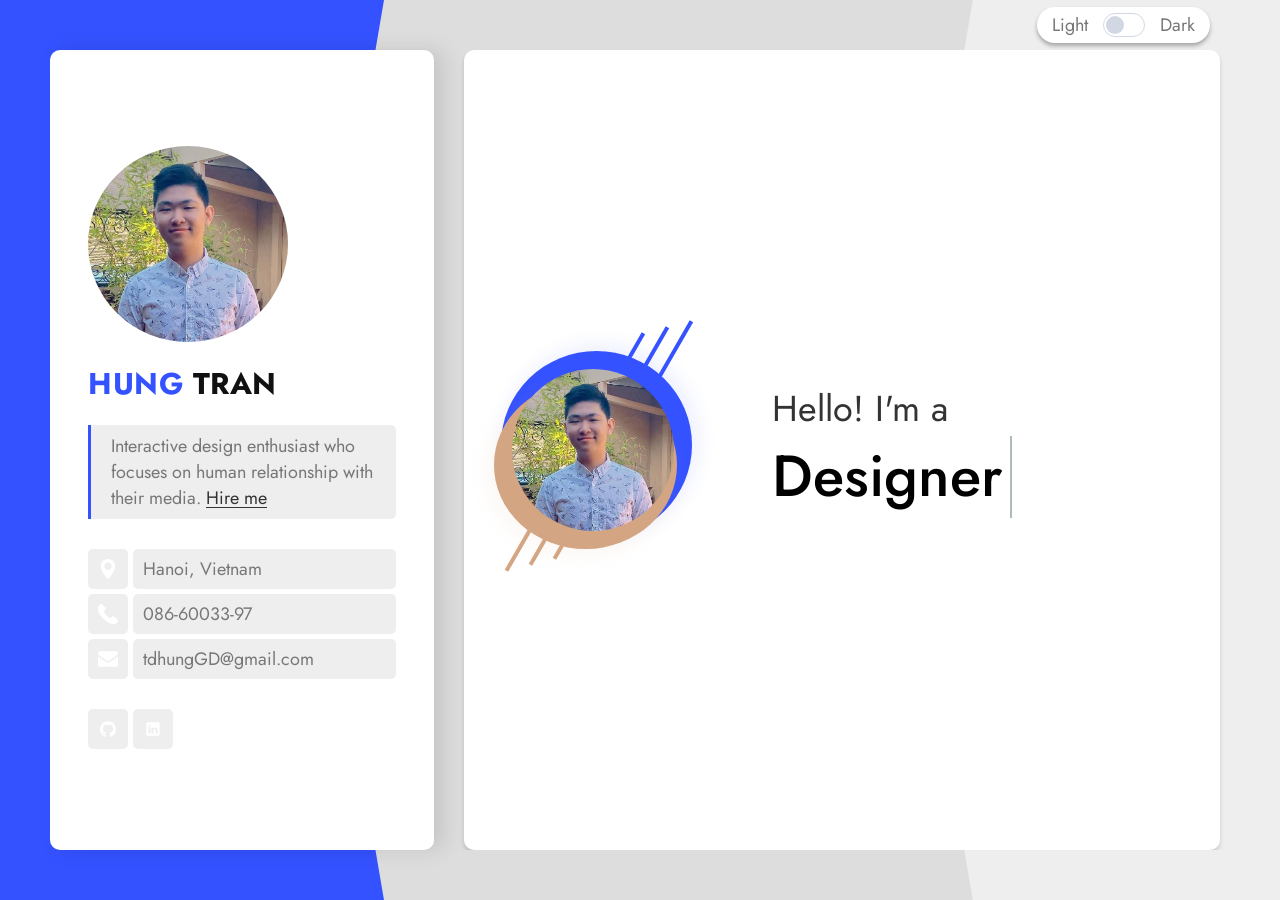
==== index-light.html @ ac365882 "Portfolio initial" ====
<!DOCTYPE html>
<!--[if lt IE 7 ]><html class="ie ie6" lang="en"> <![endif]-->
<!--[if IE 7 ]><html class="ie ie7" lang="en"> <![endif]-->
<!--[if IE 8 ]><html class="ie ie8" lang="en"> <![endif]-->
<!--[if (gte IE 9)|!(IE)]><!--><html lang="en"> <!--<![endif]-->
  
<head>

<meta http-equiv="Content-Type" content="text/html; charset=utf-8" />

<meta name="description" content="Deebo">
<meta name="author" content="Frenify">

<meta name="viewport" content="width=device-width, initial-scale=1, maximum-scale=1">

<title>Deebo</title>

<!-- Google Fonts -->
<link rel="preconnect" href="https://fonts.googleapis.com" />
<link rel="preconnect" href="https://fonts.gstatic.com" crossorigin />
<link href="https://fonts.googleapis.com/css2?family=Jost:ital,wght@0,100;0,200;0,300;0,400;0,500;0,600;0,700;0,800;0,900;1,100;1,200;1,300;1,400;1,500;1,600;1,700;1,800;1,900&display=swap" rel="stylesheet" />
<!-- /Google Fonts -->

<!-- Styles -->
<link type="text/css" rel="stylesheet" href="css/base.css?ver=4" />
<link type="text/css" rel="stylesheet" href="css/magnific.css?ver=4" />
<link type="text/css" rel="stylesheet" href="css/animated-headlines.css?ver=4" />
<link type="text/css" rel="stylesheet" href="css/style.css?ver=4" />
<!--[if lt IE 9]> <script type="text/javascript" src="js/modernizr.custom.js"></script> <![endif]-->
<!-- /Styles -->

</head>

<body class="light">

<div class="deebo_fn_main">
	
	<!-- Light/Dark Switcher -->
	<div class="deebo_fn_switcher_wrap">
		<label>
			<span class="light">Light</span>
				<span class="checkbox_wrap">
					<input type="checkbox" id="skin_switcher">
					<span class="slider round"></span>
				</span>
			<span class="dark">Dark</span>
		</label>
	</div>
	<!-- /Light/Dark Switcher -->
	
	<!-- Overlay -->
	<div class="right_bar_overlay"></div>
	<!--/ Overlay -->

	<!-- MODALBOX -->
	<div class="deebo_fn_modalbox">
		<a class="extra_closer" href="#"></a>
		<div class="box_inner">
			<a class="closer" href="#"><span></span></a>
			<div class="modal_content">

				<div class="modal_in">
					<!-- Content comes from JS -->
				</div>

				<div class="fn__nav" data-from="" data-index="">
					<a href="#" class="prev">
						<span class="text">Prev</span>
						<span class="arrow_wrapper"><span class="arrow"></span></span>
					</a>
					<a href="#" class="next">
						<span class="text">Next</span>
						<span class="arrow_wrapper"><span class="arrow"></span></span>
					</a>
				</div>
			</div>
		</div>
	</div>
	<!-- /MODALBOX --> 

	<!-- Overlay -->
	<div class="right_bar_overlay"></div>
	<!--/ Overlay -->

	<!-- MODALBOX -->
	<div class="deebo_fn_modalbox">
		<a class="extra_closer" href="#"></a>
		<div class="box_inner">
			<a class="closer" href="#"><span></span></a>
			<div class="modal_content">

				<div class="modal_in">
					<!-- Content comes from JS -->
				</div>

				<div class="fn__nav" data-from="" data-index="">
					<a href="#" class="prev">
						<span class="text">Prev</span>
						<span class="arrow_wrapper"><span class="arrow"></span></span>
					</a>
					<a href="#" class="next">
						<span class="text">Next</span>
						<span class="arrow_wrapper"><span class="arrow"></span></span>
					</a>
				</div>
			</div>
		</div>
	</div>
	<!-- /MODALBOX --> 

	<!-- Modal CV Card -->
	<div class="deebo_fn_cv">

		<!-- CV Inner -->
		<div class="deebo_fn__cv">

			<!-- CV Background -->
			<div class="cv__bg"></div>
			<div class="cv__bg2"></div>
			<!-- /CV Background -->

			<!-- CV Left Side -->
			<div class="cv__header">
				<div class="in">
					<div class="avatar">
						<img src="img/header/1.jpg" alt="">
					</div>
					<h3><span>Hung</span> Tran</h3>
					<p class="quote">Interactive design enthusiast who focuses on human relationship with their media. <a href="#contact" class="anchor">Hire me</a></p>
					<ul class="contact_info">
						<li>
							<span class="icon"><img src="svg/location.svg" alt="" class="fn__svg"></span>
							<p>Hanoi, Vietnam</p>
						</li>
						<li>
							<span class="icon"><img src="svg/call.svg" alt="" class="fn__svg"></span>
							<p>086-60033-97</p>
						</li>
						<li>
							<span class="icon"><img src="svg/message.svg" alt="" class="fn__svg"></span>
							<p>tdhungGD@gmail.com</p>
						</li>
					</ul>

					<ul class="social">
						<li>
							<a href="https://github.com/HT200" target="_blank" title="https://github.com/HT200">
								<img class="fn__svg" src="svg/github.svg" alt="https://github.com/HT200" />
							</a>
						</li>
						<li>
							<a href="https://www.linkedin.com/in/hung-duy-tran/" target="_blank" title="https://www.linkedin.com/in/hung-duy-tran/">
								<img class="fn__svg" src="svg/linkedin.svg" alt="https://www.linkedin.com/in/hung-duy-tran/" />
							</a>
						</li>
					</ul>
				</div>
			</div>
			<!-- /CV Left Side -->

			<!-- /CV Content Side -->
			<div class="cv__content">
				
				<section id="hero-header" class="section_header">
					<div class="content">
						<div class="left_hero_header">
							<div class="circle">
								<div class="bg_img" data-bg-img="img/header/1.jpg"></div>
								<img src="img/thumb/square.jpg" alt="" />
								<div class="circle_holder_blue"><span></span></div>
								<div class="circle_holder_orange"><span></span></div>
								<div class="lines">
									<span></span>
									<span></span>
									<span></span>
								</div>
							</div>
						</div>
						<div class="right_hero_header">
							<div class="my_self">
								<h4>Hello! I'm a</h4>
								<h2>
									<!-- It is animation title. You can change animation variation by changing extra class to one of next classes: zoom, rotate-1, letters type, letters rotate-2, loading-bar, slide, clip, letters rotate-3, letters scale, push. cd-headline class can not be removed.  -->
									<span class="cd-headline clip">
										<span class="cd-words-wrapper">
										  <b class="is-visible">Designer</b>
										  <b>Developer</b>
										  <b>Freelancer</b>
										</span>
									</span>
								</h2>
							</div>
						</div>
					</div>
				</section>


				<!-- CV: Biography Section -->
				<section id="cv_biography">
					<div class="section_title">
						<h3>Biography</h3>
					</div>
					<p>I'm Hung, a game designer with 1+ year of industry experience on design and production. Obsessing with games at the age of 3, my goal is to share the human experience with others through this amazing medium.</p>
					<div class="fn_cs_info_items">
						<ul>
							<li><p>Name: <span>Hung Tran</span></p></li>
							<li><p>Languages: <span>English, Vietnamese</span></p></li>
							<li><p>Age: <span>24 Years</span></p></li>
							<li><p>Nationality: <span>Vietnamese</span></p></li>
							<li><p>Hobby: <span>Rhythm Games, Hiking, Music</span></p></li>
							<li><p>Education: <span>Rochester Institute of Technology - Game Design & Development BS</span></p></li>
						</ul>
					</div>
				</section>
				<!-- /CV: Biography Section -->


				<!-- CV: Experience Section -->
				<section id="cv_experience">
					<div class="section_title">
						<h3>Experience</h3>
					</div>
					<div class="fn_cs_boxed_list">
						<ul>
							<li>
								<div class="item">
									<div class="item_top">
										<h5>RIT – School of Interactive Games and Media: Peaceland</h5>
										<span>( Aug 2024 - Feb 2025 )</span>
									</div>
									<h3>Lead Game Designer</h3>
									<p>As the lead game designer for Peaceland: Choose Your Memory, a 2D Unity narrative game, I oversee the planning, design, and development of game concepts and prototypes within a cross-functional team of 18 people. My role includes assisting in designing the dialogue system and creating modular gameplay branches, as well as organizing and constructing the game design document to guide future employees and attract potential investors.</p>
								</div>
							</li>
							<li>
								<div class="item">
									<div class="item_top">
										<h5>RIT – School of Interactive Games and Media: Changeling</h5>
										<span>( Jan 2024 - May 2024 )</span>
									</div>
									<h3>Technical Artist</h3>
									<p>In my role as a technical artist and game developer for Changeling, a 3D VR immersive narrative game, I focus on creating visually engaging levels by designing 3D models, applying materials, and working with shaders. I also animate character models using Blender and Unreal Engine animation tools. Collaborating with a multidisciplinary team, I contribute to integrating interactivity with various game objects, ensuring a seamless and immersive player experience.</p>
								</div>
							</li>
							<li>
								<div class="item">
									<div class="item_top">
										<h5>FPT Information System</h5>
										<span>( Jun 2023 - Aug 2023 )</span>
									</div>
									<h3>Game Designer</h3>
									<p>Being a game designer for Meduverse, an educational massive-multiplayer online game in Unity, I lead a cross-functional team in the creation and programming of event minigames. I also design the NPC behaviors that drive the main game loop and manage the UI/UX design for the in-game purchase and house-building features, ensuring an intuitive and enjoyable player experience.</p>
								</div>
							</li>
						</ul>
					</div>
				</section>
				<!-- /CV: Experience Section -->
				
				
				<!-- CV: Works Section -->
				<section id="tips" class="section_tips">
					<div class="section_title">
						<h3>Work Showcase</h3>
					</div>

					<div class="tips_content">
						<ul class="modal_items" data-from="blog" data-count="5">
							<li>
								<div class="item modal_item" data-index="1">
									<div class="item_left">
										<p>Jan 2024 - May 2024</p>
										<h5><a href="#">ChangelingVR - a VR Narrative Game</a></h5>
										<a href="#" class="read_more">Read More</a>
										<div class="fn__hidden">
											<p class="fn__cat">Jan 2024 - May 2024</p>
											<h3 class="fn__title">ChangelingVR - a VR Narrative Game</h3>
											<iframe src="https://www.youtube.com/embed/B01VZdgthws?si=DJTR3LYXlHlKef33" title="YouTube video player" frameborder="0" allow="accelerometer; autoplay; clipboard-write; encrypted-media; gyroscope; picture-in-picture; web-share" referrerpolicy="strict-origin-when-cross-origin" allowfullscreen></iframe>
											<div class="fn__container">
												<p class="fn__desc fn__left">
													<b>Platform:</b> PC<br>
													<b>Genre:</b> Interactive Fiction<br>
													<b>Engine:</b> Unreal Engine<br>
													<b>Team Size:</b> 98<br>
													<b>Position:</b> Technical Artist<br>
													<b>Contribution Duration:</b> 5 months<br>
													<b>Link:</b> <a href="https://changelingvrteam.itch.io/changelingvr">Itch.io</a>
												</p>
												<p class="fn__desc fn__right">
													ChangelingVR is a virtual reality first-person interactive mystery founded upon the ideas of magical realism and a sense of unease and wonder.<br><br> 
													I was in charge with designing most of the father's level aesthetics, including its models, textures, shaders, and character animations.
												</p>
											</div>
											<p class="fn__desc"></p>
										</div>
									</div>
									<div class="item_right">
										<div class="abs_img" data-bg-img="img/works/changeling/thumb.png"></div>
									</div>
								</div>
							</li>
							<li>
								<div class="item modal_item" data-index="2">
									<div class="item_left">
										<p>Jan 2022 - May 2022</p>
										<h5><a href="#">We Need Space - a 3D Arcade Space Shooter Game</a></h5>
										<a href="#" class="read_more">Read More</a>
										<div class="fn__hidden">
											<p class="fn__cat">Jan 2022 - May 2022</p>
											<h3 class="fn__title">We Need Space - a 3D Arcade Space Shooter Game</h3>
											<img class="fn__img" src="img/works/wns/WeNeedSpace.gif" alt="">
											<div class="fn__container">
												<p class="fn__desc fn__left">
													<b>Platform:</b> PC<br>
													<b>Genre:</b> Arcade<br>
													<b>Engine:</b> Unity<br>
													<b>Team Size:</b> 4<br>
													<b>Position:</b> Game Designer, Developer, 3D Modeler<br>
													<b>Project Duration:</b> 4 months<br>
													<b>Link:</b> <a href="https://github.com/JacksonBlanchard/WeNeedSpace/releases">Github</a>
												</p>
												<p class="fn__desc fn__right">
													In We Need Space, your goal is to survive for as long as possible by clearing endless waves of enemies.<br><br> 
													I was in charge with designing the enemies' models, behaviors, and spawning progression pattern. I was also partially in charge of the game's UIUX.
												</p>
											</div>
											<p class="fn__desc"></p>
										</div>
									</div>
									<div class="item_right">
										<div class="abs_img" data-bg-img="img/works/wns/WeNeedSpace.gif"></div>
									</div>
								</div>
							</li>
							<li>
								<div class="item modal_item" data-index="3">
									<div class="item_left">
										<p>Aug 2023 - Dec 2023</p>
										<h5><a href="#">DirectX11 3D Render</a></h5>
										<a href="#" class="read_more">Read More</a>
										<div class="fn__hidden">
											<p class="fn__cat">Aug 2023 - Dec 2023</p>
											<h3 class="fn__title">DirectX11 3D Render</h3>
											<img class="fn__img" src="img/works/dx11/dx11.gif" alt="">
											<div class="fn__container">
												<p class="fn__desc fn__left">
													<b>Platform:</b> PC<br>
													<b>Engine:</b> OpenGL<br>
													<b>Team Size:</b> 1<br>
													<b>Project Duration:</b> 4 months<br>
													<b>Link:</b> <a href="https://github.com/HT200/DirectX113DRender">Github</a>
												</p>
												<p class="fn__desc fn__right">
													I engineered a 3D rendering pipeline using DirectX11 with C++ and HLSL. I also applied object-oriented programming principles to create a game entity class that included materials and meshes. Additionally, I utilized HLSL shader language to implement graphical effects such as shadows, lighting, shaders, and post-processing techniques.
												</p>
											</div>
										</div>
									</div>
									<div class="item_right">
										<div class="abs_img" data-bg-img="img/works/dx11/dx11.gif"></div>
									</div>
								</div>
							</li>
							<li class="be_animated">
								<div class="item modal_item" data-index="4">
									<div class="item_left">
										<p>May 2023</p>
										<h5><a href="#">Scriber - a 2D Sokoban Puzzle Where You Spawn Objects By Spelling Them Out</a></h5>
										<a href="#" class="read_more">Read More</a>
										<div class="fn__hidden">
											<p class="fn__cat">May 2023</p>
											<h3 class="fn__title">Scriber - a 2D Sokoban Puzzle Where You Spawn Objects By Spelling Them Out</h3>
											<iframe src="https://www.youtube.com/embed/-iPIa7b3pG0?si=S8tnMUcZnbcLl_K7" title="YouTube video player" frameborder="0" allow="accelerometer; autoplay; clipboard-write; encrypted-media; gyroscope; picture-in-picture; web-share" referrerpolicy="strict-origin-when-cross-origin" allowfullscreen></iframe>
											<div class="fn__container">
												<p class="fn__desc fn__left">
													<b>Platform:</b> Web<br>
													<b>Genre:</b> Puzzle<br>
													<b>Team Size:</b> 1<br>
													<b>Project Duration:</b> 4 days<br>
													<b>Link:</b> <a href="https://people.rit.edu/hdt7280/330/project-2/app.html">Web</a>
												</p>
												<p class="fn__desc fn__right">
													I developed a web-based Sokoban-inspired puzzle game using JavaScript. In the game, players push and arrange letter blocks to form meaningful words and solve the puzzle. To design and support the game engine, I implemented the command pattern, web components, and canvas.
												</p>
											</div>											
											<p class="fn__desc"></p>
										</div>
									</div>
									<div class="item_right">
										<div class="abs_img" data-bg-img="img/works/scriber/scriber.png"></div>
									</div>
								</div>
							</li>
							<li class="be_animated">
								<div class="item modal_item" data-index="5">
									<div class="item_left">
										<p>Feb 2022 &amp; Oct 2022</p>
										<h5><a href="#">Spell D&amp;Dictionary - a Search Engine for Dungeons &amp; Dragons 5e Spell</a></h5>
										<a href="#" class="read_more">Read More</a>
										<div class="fn__hidden">
											<p class="fn__cat">Feb 2022 &amp; Oct 2022</p>
											<h3 class="fn__title">Spell D&amp;Dictionary - a Search Engine for Dungeons &amp; Dragons 5e Spell</h3>
											<img class="fn__img" src="img/works/dnd/dnd.png" alt="">
											<div class="fn__container">
												<p class="fn__desc fn__left">
													<b>Platform:</b> Web, iOS, Android<br>
													<b>Team Size:</b> 1<br>
													<b>Project Duration:</b> 2 months<br>
													<b>Link:</b> <a href="https://github.com/HT200/DnDictionary">Github</a>
												</p>
												<p class="fn__desc fn__right">
													This was originally for my web interactive class, but I also ported this app to mobile. The app accesses the data through a third-party API. The mobile version utilizes Flutter to easily create an app for both iOS and Android platforms. The web app version has further functionality, which lets the user store their spells online, and see how many people stored each spell. This is done through the usage of Firebase.
												</p>
											</div>
											<p class="fn__desc"></p>
										</div>
									</div>
									<div class="item_right">
										<div class="abs_img" data-bg-img="img/works/dnd/dnd.png"></div>
									</div>
								</div>
							</li>
						</ul>
					</div>
					<div class="load_more">
						<a href="#" data-done="Done" data-no="No more articles found">
							<span class="text">Load More Articles</span>
							<span class="fn__pulse">
								<span></span>
								<span></span>
								<span></span>
							</span>
						</a>
					</div>
				</section>
				
				
				<!-- CV: Contact Section -->
				<section id="contact" class="section_contact">
					<div class="section_title">
						<h3>Contact Me</h3>
					</div>
					<form class="contact_form" action="/" method="post" autocomplete="off" data-email="frenifyteam@gmail.com">

						<!--
							Don't remove below code in avoid to work contact form properly.
							You can chance dat-success value with your one. It will be used when user will try to contact via contact form and will get success message.
						-->
						<div class="success" data-success="Your message has been received, we will contact you soon."></div>
						<div class="empty_notice"><span>Please Fill Required Fields!</span></div>
						<!-- -->

						<div class="items_wrap">
							<div class="items">
								<div class="item half">
									<div class="input_wrapper">
										<input id="name" type="text" placeholder="Name *" />
									</div>
								</div>
								<div class="item half">
									<div class="input_wrapper">
										<input id="email" type="email" placeholder="Email *" />
									</div>
								</div>
								<div class="item">
									<div class="input_wrapper">
										<input id="phone" type="text" placeholder="Phone" />
									</div>
								</div>
								<div class="item">
									<div class="input_wrapper">
										<textarea id="message" placeholder="Message"></textarea>
									</div>
								</div>
								<div class="item">
									<a id="send_message" href="#">Send Message</a>
								</div>
							</div>
						</div>
					</form>
				</section>
				<!-- CV: Contact Section -->


			</div>
			<!-- /CV Content Side -->

		</div>
		<!-- CV Inner -->
	</div>
	<!-- /Modal CV Card -->

	

</div>

<!-- Scripts -->
<script type="text/javascript" src="js/jquery.js?ver=4"></script>
<script type="text/javascript" src="js/isotope.js"></script>
<script type="text/javascript" src="js/magnific.js"></script>
<script type="text/javascript" src="js/animated-headlines.js?ver=4"></script>
<script type="text/javascript" src="js/waypoints.js?ver=4"></script>
<!--[if lt IE 10]> <script type="text/javascript" src="js/ie8.js"></script> <![endif]-->
<script type="text/javascript" src="js/init.js?ver=4"></script>
<!-- /Scripts -->

</body>
</html>
---- css/base.css ----
/*
This file is made by Frenify
This css file includes all base styles and template's main color (in this tempalte main color is pink(#f00a77)). 
Template's main color styles located at the bottom of this file.
*/
html,body,div,span,applet,object,iframe,h1,h2,h3,h4,h5,h6,p,blockquote,pre,a,abbr,acronym,address,big,cite,code,del,dfn,em,font,ins,kbd,q,s,samp,small,strike,strong,sub,sup,tt,var,b,u,i,center,dl,dt,dd,ol,ul,li,fieldset,form,label,legend,table,caption,tbody,tfoot,thead,tr,th,td
	{
	background: transparent;
	border: 0;
	margin: 0;
	padding: 0;
	vertical-align: baseline;
	outline: none;
}

article, aside, details, figcaption, figure, footer, header, hgroup, nav, section {
    display: block;
}

blockquote {
	quotes: none;
}

blockquote:before,blockquote:after {
	content: '';
	content: none;
}
ul, ol{
	margin:30px;
	list-style-type: none;
}
ul li, ol li{
	margin-bottom:5px;
}
img{
	vertical-align:middle;
	max-width:100%;
}
iframe{
	max-width:100%;
}
del {
	text-decoration: line-through;
}
a, i{
	-webkit-transition: all .3s ease;
	   -moz-transition: all .3s ease;
	    -ms-transition: all .3s ease;
	     -o-transition: all .3s ease;
	        transition: all .3s ease;
	border:none;
}
a:hover{text-decoration:none;}

h1, h2, h3, h4, h5, h6{
	font-weight:700;
	color:#0b0a0c;
	margin-bottom:20px;
}
h1 { font-size: 45px; }
h2 { font-size: 36px; }
h3 { font-size: 30px; }
h4 { font-size: 24px; }
h5 { font-size: 20px; }
h6 { font-size: 16px; }

table{
	width:100%;
	max-width:100%;
	text-align:left;
	border-collapse: collapse;
	border-spacing: 0px;
	margin-bottom:15px;
	color:#999;
	border:1px solid #eee;
}
table tr{
	border:1px solid #eee;
}
table th{
	vertical-align:top;
	color:#333;
	background:none;
	font-size:16px;
	font-weight:normal;
	padding:15px 10px;
	border:1px solid #eee;
}
table td{
	vertical-align:top;
	padding:10px;
	border:1px solid #eee;
}

code, pre {
	padding: 10px;
	padding-bottom: 0;
	border-left: 3px solid #6FBF71;
	border-bottom: 1px solid transparent;
	background: #f7f7f7;
	overflow-x:scroll;
}

pre{
	display: block;	
	word-break: break-all;
	word-wrap: break-word;
}
pre code { white-space: pre-wrap; }

p{
	letter-spacing:1px;
}


.space10{width:100%; float:left; clear:both; margin-bottom:10px;}
.space20{width:100%; float:left; clear:both; margin-bottom:20px;}
.space30{width:100%; float:left; clear:both; margin-bottom:30px;}
.space40{width:100%; float:left; clear:both; margin-bottom:40px;}
.space50{width:100%; float:left; clear:both; margin-bottom:50px;}
.space60{width:100%; float:left; clear:both; margin-bottom:60px;}
.space70{width:100%; float:left; clear:both; margin-bottom:70px;}
.space80{width:100%; float:left; clear:both; margin-bottom:80px;}
.space90{width:100%; float:left; clear:both; margin-bottom:90px;}
.space100{width:100%; float:left; clear:both; margin-bottom:100px;}
.space200{width:100%; float:left; clear:both; margin-bottom:200px;}
.space300{width:100%; float:left; clear:both; margin-bottom:300px;}
.space400{width:100%; float:left; clear:both; margin-bottom:400px;}
.space500{width:100%; float:left; clear:both; margin-bottom:500px;}
.space1000{width:100%; float:left; clear:both; margin-bottom:1000px;}


/*------------------------------------------------------------------*/ 
/*	x) FORM ELEMENTS
/*------------------------------------------------------------------*/
textarea{
	border-radius:0;
	font-size:13px;
	color:#333;
	resize:vertical;
	font-family:'Raleway', Arial, Helvetica, sans-serif;
	
	-webkit-box-sizing: border-box; /* Safari/Chrome, other WebKit */
	-moz-box-sizing: border-box;    /* Firefox, other Gecko */
	-ms-box-sizing: border-box;     /* IE 10 + */
	box-sizing: border-box;         /* Opera/IE 8+ */
	
	line-height:1.4;
	padding:10px!important;
	width:100%;
	border:1px solid #eee;
	
	-webkit-transition: all .3s ease;
	   -moz-transition: all .3s ease;
	    -ms-transition: all .3s ease;
	     -o-transition: all .3s ease;
	        transition: all .3s ease;
}
input[type="text"],
input[type="password"],
input[type="datetime"],
input[type="datetime-local"],
input[type="date"],
input[type="month"],
input[type="time"],
input[type="week"],
input[type="number"],
input[type="email"],
input[type="url"],
input[type="search"],
input[type="tel"],
input[type="color"],
.uneditable-input {
	border-radius:0;
	font-size:13px;
	min-width:220px;
	color:#333;
	letter-spacing:0.5px;
	
	-webkit-box-sizing: border-box; /* Safari/Chrome, other WebKit */
	-moz-box-sizing: border-box;    /* Firefox, other Gecko */
	-ms-box-sizing: border-box;     /* IE 10 + */
	box-sizing: border-box;         /* Opera/IE 8+ */
	
	font-family:'Raleway', Arial, Helvetica, sans-serif;
	
	line-height:1.6;
	padding:10px!important;
	height:44px;
	vertical-align:middle;
	border:1px solid #eee;
	
	-webkit-transition: all .3s ease;
	   -moz-transition: all .3s ease;
	    -ms-transition: all .3s ease;
	     -o-transition: all .3s ease;
	        transition: all .3s ease;
	
}

textarea:focus,
input[type="text"]:focus,
input[type="password"]:focus,
input[type="datetime"]:focus,
input[type="datetime-local"]:focus,
input[type="date"]:focus,
input[type="month"]:focus,
input[type="time"]:focus,
input[type="week"]:focus,
input[type="number"]:focus,
input[type="email"]:focus,
input[type="url"]:focus,
input[type="search"]:focus,
input[type="tel"]:focus,
input[type="color"]:focus,
.uneditable-input:focus {
	border-color:#ccc;
	background:#eee;
}


input[type="submit"]{
	padding: 13px 15px;
	height: 40px;
	line-height: 1;
	text-transform: uppercase;
	font-size: 13px;
	font-weight: 600;
	text-decoration: none;
	letter-spacing: 0.5px;
	border:none;
	cursor:pointer;
	color: #FFF;
	background:#777;
	
	-webkit-transition: all .3s ease;
	   -moz-transition: all .3s ease;
	    -ms-transition: all .3s ease;
	     -o-transition: all .3s ease;
	        transition: all .3s ease;
}
input[type="submit"]:hover{
	background:#444;
}
select{
	padding:8px;
	border:2px solid #eee;
}
input[type="button"]{
	cursor:pointer;
	-webkit-transition: all .3s ease;
	   -moz-transition: all .3s ease;
	    -ms-transition: all .3s ease;
	     -o-transition: all .3s ease;
	        transition: all .3s ease;
}
---- css/animated-headlines.css ----
.cd-title{position:relative;height:160px;line-height:230px;text-align:center}.cd-title h1{font-size:2.4rem;font-weight:700}@media only screen and (min-width:768px){.cd-title{line-height:250px}}@media only screen and (min-width:1170px){.cd-title{height:200px;line-height:300px}.cd-title h1{font-size:3rem}}.cd-intro{width:90%;max-width:768px;text-align:center}.cd-intro{margin:4em auto}@media only screen and (min-width:768px){.cd-intro{margin:5em auto}}@media only screen and (min-width:1170px){.cd-intro{margin:6em auto}}.cd-words-wrapper{display:inline-block;position:relative;text-align:left}.cd-words-wrapper b{display:inline-block;position:absolute;white-space:nowrap;left:0;top:0}.cd-words-wrapper b.is-visible{position:relative}.no-js .cd-words-wrapper b{opacity:0}.no-js .cd-words-wrapper b.is-visible{opacity:1}.cd-headline.rotate-1 .cd-words-wrapper{-webkit-perspective:300px;-moz-perspective:300px;perspective:300px}.cd-headline.rotate-1 b{opacity:0;-webkit-transform-origin:50% 100%;-moz-transform-origin:50% 100%;-ms-transform-origin:50% 100%;-o-transform-origin:50% 100%;transform-origin:50% 100%;-webkit-transform:rotateX(180deg);-moz-transform:rotateX(180deg);-ms-transform:rotateX(180deg);-o-transform:rotateX(180deg);transform:rotateX(180deg)}.cd-headline.rotate-1 b.is-visible{opacity:1;-webkit-transform:rotateX(0);-moz-transform:rotateX(0);-ms-transform:rotateX(0);-o-transform:rotateX(0);transform:rotateX(0);-webkit-animation:cd-rotate-1-in 1.2s;-moz-animation:cd-rotate-1-in 1.2s;animation:cd-rotate-1-in 1.2s}.cd-headline.rotate-1 b.is-hidden{-webkit-transform:rotateX(180deg);-moz-transform:rotateX(180deg);-ms-transform:rotateX(180deg);-o-transform:rotateX(180deg);transform:rotateX(180deg);-webkit-animation:cd-rotate-1-out 1.2s;-moz-animation:cd-rotate-1-out 1.2s;animation:cd-rotate-1-out 1.2s}@-webkit-keyframes cd-rotate-1-in{0%{-webkit-transform:rotateX(180deg);opacity:0}35%{-webkit-transform:rotateX(120deg);opacity:0}65%{opacity:0}100%{-webkit-transform:rotateX(360deg);opacity:1}}@-moz-keyframes cd-rotate-1-in{0%{-moz-transform:rotateX(180deg);opacity:0}35%{-moz-transform:rotateX(120deg);opacity:0}65%{opacity:0}100%{-moz-transform:rotateX(360deg);opacity:1}}@keyframes cd-rotate-1-in{0%{-webkit-transform:rotateX(180deg);-moz-transform:rotateX(180deg);-ms-transform:rotateX(180deg);-o-transform:rotateX(180deg);transform:rotateX(180deg);opacity:0}35%{-webkit-transform:rotateX(120deg);-moz-transform:rotateX(120deg);-ms-transform:rotateX(120deg);-o-transform:rotateX(120deg);transform:rotateX(120deg);opacity:0}65%{opacity:0}100%{-webkit-transform:rotateX(360deg);-moz-transform:rotateX(360deg);-ms-transform:rotateX(360deg);-o-transform:rotateX(360deg);transform:rotateX(360deg);opacity:1}}@-webkit-keyframes cd-rotate-1-out{0%{-webkit-transform:rotateX(0);opacity:1}35%{-webkit-transform:rotateX(-40deg);opacity:1}65%{opacity:0}100%{-webkit-transform:rotateX(180deg);opacity:0}}@-moz-keyframes cd-rotate-1-out{0%{-moz-transform:rotateX(0);opacity:1}35%{-moz-transform:rotateX(-40deg);opacity:1}65%{opacity:0}100%{-moz-transform:rotateX(180deg);opacity:0}}@keyframes cd-rotate-1-out{0%{-webkit-transform:rotateX(0);-moz-transform:rotateX(0);-ms-transform:rotateX(0);-o-transform:rotateX(0);transform:rotateX(0);opacity:1}35%{-webkit-transform:rotateX(-40deg);-moz-transform:rotateX(-40deg);-ms-transform:rotateX(-40deg);-o-transform:rotateX(-40deg);transform:rotateX(-40deg);opacity:1}65%{opacity:0}100%{-webkit-transform:rotateX(180deg);-moz-transform:rotateX(180deg);-ms-transform:rotateX(180deg);-o-transform:rotateX(180deg);transform:rotateX(180deg);opacity:0}}.cd-headline.type .cd-words-wrapper{vertical-align:top;overflow:hidden}.cd-headline.type .cd-words-wrapper::after{content:'';position:absolute;right:0;top:50%;bottom:auto;-webkit-transform:translateY(-50%);-moz-transform:translateY(-50%);-ms-transform:translateY(-50%);-o-transform:translateY(-50%);transform:translateY(-50%);height:90%;width:1px;background-color:#aebcb9}.cd-headline.type .cd-words-wrapper.waiting::after{-webkit-animation:cd-pulse 1s infinite;-moz-animation:cd-pulse 1s infinite;animation:cd-pulse 1s infinite}.cd-headline.type .cd-words-wrapper.selected{background-color:#aebcb9}.cd-headline.type .cd-words-wrapper.selected::after{visibility:hidden}.cd-headline.type .cd-words-wrapper.selected b{color:#0d0d0d}.cd-headline.type b{visibility:hidden}.cd-headline.type b.is-visible{visibility:visible}.cd-headline.type i{position:absolute;visibility:hidden}.cd-headline.type i.in{position:relative;visibility:visible}@-webkit-keyframes cd-pulse{0%{-webkit-transform:translateY(-50%) scale(1);opacity:1}40%{-webkit-transform:translateY(-50%) scale(.9);opacity:0}100%{-webkit-transform:translateY(-50%) scale(0);opacity:0}}@-moz-keyframes cd-pulse{0%{-moz-transform:translateY(-50%) scale(1);opacity:1}40%{-moz-transform:translateY(-50%) scale(.9);opacity:0}100%{-moz-transform:translateY(-50%) scale(0);opacity:0}}@keyframes cd-pulse{0%{-webkit-transform:translateY(-50%) scale(1);-moz-transform:translateY(-50%) scale(1);-ms-transform:translateY(-50%) scale(1);-o-transform:translateY(-50%) scale(1);transform:translateY(-50%) scale(1);opacity:1}40%{-webkit-transform:translateY(-50%) scale(.9);-moz-transform:translateY(-50%) scale(.9);-ms-transform:translateY(-50%) scale(.9);-o-transform:translateY(-50%) scale(.9);transform:translateY(-50%) scale(.9);opacity:0}100%{-webkit-transform:translateY(-50%) scale(0);-moz-transform:translateY(-50%) scale(0);-ms-transform:translateY(-50%) scale(0);-o-transform:translateY(-50%) scale(0);transform:translateY(-50%) scale(0);opacity:0}}.cd-headline.rotate-2 .cd-words-wrapper{-webkit-perspective:300px;-moz-perspective:300px;perspective:300px}.cd-headline.rotate-2 em,.cd-headline.rotate-2 i{display:inline-block;-webkit-backface-visibility:hidden;backface-visibility:hidden}.cd-headline.rotate-2 b{opacity:0}.cd-headline.rotate-2 i{-webkit-transform-style:preserve-3d;-moz-transform-style:preserve-3d;-ms-transform-style:preserve-3d;-o-transform-style:preserve-3d;transform-style:preserve-3d;-webkit-transform:translateZ(-20px) rotateX(90deg);-moz-transform:translateZ(-20px) rotateX(90deg);-ms-transform:translateZ(-20px) rotateX(90deg);-o-transform:translateZ(-20px) rotateX(90deg);transform:translateZ(-20px) rotateX(90deg);opacity:0}.is-visible .cd-headline.rotate-2 i{opacity:1}.cd-headline.rotate-2 i.in{-webkit-animation:cd-rotate-2-in .4s forwards;-moz-animation:cd-rotate-2-in .4s forwards;animation:cd-rotate-2-in .4s forwards}.cd-headline.rotate-2 i.out{-webkit-animation:cd-rotate-2-out .4s forwards;-moz-animation:cd-rotate-2-out .4s forwards;animation:cd-rotate-2-out .4s forwards}.cd-headline.rotate-2 em{-webkit-transform:translateZ(20px);-moz-transform:translateZ(20px);-ms-transform:translateZ(20px);-o-transform:translateZ(20px);transform:translateZ(20px)}.no-csstransitions .cd-headline.rotate-2 i{-webkit-transform:rotateX(0);-moz-transform:rotateX(0);-ms-transform:rotateX(0);-o-transform:rotateX(0);transform:rotateX(0);opacity:0}.no-csstransitions .cd-headline.rotate-2 i em{-webkit-transform:scale(1);-moz-transform:scale(1);-ms-transform:scale(1);-o-transform:scale(1);transform:scale(1)}.no-csstransitions .cd-headline.rotate-2 .is-visible i{opacity:1}@-webkit-keyframes cd-rotate-2-in{0%{opacity:0;-webkit-transform:translateZ(-20px) rotateX(90deg)}60%{opacity:1;-webkit-transform:translateZ(-20px) rotateX(-10deg)}100%{opacity:1;-webkit-transform:translateZ(-20px) rotateX(0)}}@-moz-keyframes cd-rotate-2-in{0%{opacity:0;-moz-transform:translateZ(-20px) rotateX(90deg)}60%{opacity:1;-moz-transform:translateZ(-20px) rotateX(-10deg)}100%{opacity:1;-moz-transform:translateZ(-20px) rotateX(0)}}@keyframes cd-rotate-2-in{0%{opacity:0;-webkit-transform:translateZ(-20px) rotateX(90deg);-moz-transform:translateZ(-20px) rotateX(90deg);-ms-transform:translateZ(-20px) rotateX(90deg);-o-transform:translateZ(-20px) rotateX(90deg);transform:translateZ(-20px) rotateX(90deg)}60%{opacity:1;-webkit-transform:translateZ(-20px) rotateX(-10deg);-moz-transform:translateZ(-20px) rotateX(-10deg);-ms-transform:translateZ(-20px) rotateX(-10deg);-o-transform:translateZ(-20px) rotateX(-10deg);transform:translateZ(-20px) rotateX(-10deg)}100%{opacity:1;-webkit-transform:translateZ(-20px) rotateX(0);-moz-transform:translateZ(-20px) rotateX(0);-ms-transform:translateZ(-20px) rotateX(0);-o-transform:translateZ(-20px) rotateX(0);transform:translateZ(-20px) rotateX(0)}}@-webkit-keyframes cd-rotate-2-out{0%{opacity:1;-webkit-transform:translateZ(-20px) rotateX(0)}60%{opacity:0;-webkit-transform:translateZ(-20px) rotateX(-100deg)}100%{opacity:0;-webkit-transform:translateZ(-20px) rotateX(-90deg)}}@-moz-keyframes cd-rotate-2-out{0%{opacity:1;-moz-transform:translateZ(-20px) rotateX(0)}60%{opacity:0;-moz-transform:translateZ(-20px) rotateX(-100deg)}100%{opacity:0;-moz-transform:translateZ(-20px) rotateX(-90deg)}}@keyframes cd-rotate-2-out{0%{opacity:1;-webkit-transform:translateZ(-20px) rotateX(0);-moz-transform:translateZ(-20px) rotateX(0);-ms-transform:translateZ(-20px) rotateX(0);-o-transform:translateZ(-20px) rotateX(0);transform:translateZ(-20px) rotateX(0)}60%{opacity:0;-webkit-transform:translateZ(-20px) rotateX(-100deg);-moz-transform:translateZ(-20px) rotateX(-100deg);-ms-transform:translateZ(-20px) rotateX(-100deg);-o-transform:translateZ(-20px) rotateX(-100deg);transform:translateZ(-20px) rotateX(-100deg)}100%{opacity:0;-webkit-transform:translateZ(-20px) rotateX(-90deg);-moz-transform:translateZ(-20px) rotateX(-90deg);-ms-transform:translateZ(-20px) rotateX(-90deg);-o-transform:translateZ(-20px) rotateX(-90deg);transform:translateZ(-20px) rotateX(-90deg)}}.cd-headline.loading-bar span{display:inline-block;padding:.2em 0}.cd-headline.loading-bar .cd-words-wrapper{overflow:hidden;vertical-align:top}.cd-headline.loading-bar .cd-words-wrapper::after{content:'';position:absolute;left:0;bottom:0;height:3px;width:0;background:#0096a7;z-index:2;-webkit-transition:width .3s -.1s;-moz-transition:width .3s -.1s;transition:width .3s -.1s}.cd-headline.loading-bar .cd-words-wrapper.is-loading::after{width:100%;-webkit-transition:width 3s;-moz-transition:width 3s;transition:width 3s}.cd-headline.loading-bar b{top:.2em;opacity:0;-webkit-transition:opacity .3s;-moz-transition:opacity .3s;transition:opacity .3s}.cd-headline.loading-bar b.is-visible{opacity:1;top:0}.cd-headline.slide span{display:inline-block;padding:.2em 0}.cd-headline.slide .cd-words-wrapper{overflow:hidden;vertical-align:top}.cd-headline.slide b{opacity:0;top:.2em}.cd-headline.slide b.is-visible{top:0;opacity:1;-webkit-animation:slide-in .6s;-moz-animation:slide-in .6s;animation:slide-in .6s}.cd-headline.slide b.is-hidden{-webkit-animation:slide-out .6s;-moz-animation:slide-out .6s;animation:slide-out .6s}@-webkit-keyframes slide-in{0%{opacity:0;-webkit-transform:translateY(-100%)}60%{opacity:1;-webkit-transform:translateY(20%)}100%{opacity:1;-webkit-transform:translateY(0)}}@-moz-keyframes slide-in{0%{opacity:0;-moz-transform:translateY(-100%)}60%{opacity:1;-moz-transform:translateY(20%)}100%{opacity:1;-moz-transform:translateY(0)}}@keyframes slide-in{0%{opacity:0;-webkit-transform:translateY(-100%);-moz-transform:translateY(-100%);-ms-transform:translateY(-100%);-o-transform:translateY(-100%);transform:translateY(-100%)}60%{opacity:1;-webkit-transform:translateY(20%);-moz-transform:translateY(20%);-ms-transform:translateY(20%);-o-transform:translateY(20%);transform:translateY(20%)}100%{opacity:1;-webkit-transform:translateY(0);-moz-transform:translateY(0);-ms-transform:translateY(0);-o-transform:translateY(0);transform:translateY(0)}}@-webkit-keyframes slide-out{0%{opacity:1;-webkit-transform:translateY(0)}60%{opacity:0;-webkit-transform:translateY(120%)}100%{opacity:0;-webkit-transform:translateY(100%)}}@-moz-keyframes slide-out{0%{opacity:1;-moz-transform:translateY(0)}60%{opacity:0;-moz-transform:translateY(120%)}100%{opacity:0;-moz-transform:translateY(100%)}}@keyframes slide-out{0%{opacity:1;-webkit-transform:translateY(0);-moz-transform:translateY(0);-ms-transform:translateY(0);-o-transform:translateY(0);transform:translateY(0)}60%{opacity:0;-webkit-transform:translateY(120%);-moz-transform:translateY(120%);-ms-transform:translateY(120%);-o-transform:translateY(120%);transform:translateY(120%)}100%{opacity:0;-webkit-transform:translateY(100%);-moz-transform:translateY(100%);-ms-transform:translateY(100%);-o-transform:translateY(100%);transform:translateY(100%)}}.cd-headline.clip span{display:inline-block;padding:.2em 0}.cd-headline.clip .cd-words-wrapper{overflow:hidden;vertical-align:top}.cd-headline.clip .cd-words-wrapper::after{content:'';position:absolute;top:0;right:0;width:2px;height:100%;background-color:#aebcb9}.cd-headline.clip b{opacity:0}.cd-headline.clip b.is-visible{opacity:1}.cd-headline.zoom .cd-words-wrapper{-webkit-perspective:300px;-moz-perspective:300px;perspective:300px}.cd-headline.zoom b{opacity:0}.cd-headline.zoom b.is-visible{opacity:1;-webkit-animation:zoom-in .8s;-moz-animation:zoom-in .8s;animation:zoom-in .8s}.cd-headline.zoom b.is-hidden{-webkit-animation:zoom-out .8s;-moz-animation:zoom-out .8s;animation:zoom-out .8s}@-webkit-keyframes zoom-in{0%{opacity:0;-webkit-transform:translateZ(100px)}100%{opacity:1;-webkit-transform:translateZ(0)}}@-moz-keyframes zoom-in{0%{opacity:0;-moz-transform:translateZ(100px)}100%{opacity:1;-moz-transform:translateZ(0)}}@keyframes zoom-in{0%{opacity:0;-webkit-transform:translateZ(100px);-moz-transform:translateZ(100px);-ms-transform:translateZ(100px);-o-transform:translateZ(100px);transform:translateZ(100px)}100%{opacity:1;-webkit-transform:translateZ(0);-moz-transform:translateZ(0);-ms-transform:translateZ(0);-o-transform:translateZ(0);transform:translateZ(0)}}@-webkit-keyframes zoom-out{0%{opacity:1;-webkit-transform:translateZ(0)}100%{opacity:0;-webkit-transform:translateZ(-100px)}}@-moz-keyframes zoom-out{0%{opacity:1;-moz-transform:translateZ(0)}100%{opacity:0;-moz-transform:translateZ(-100px)}}@keyframes zoom-out{0%{opacity:1;-webkit-transform:translateZ(0);-moz-transform:translateZ(0);-ms-transform:translateZ(0);-o-transform:translateZ(0);transform:translateZ(0)}100%{opacity:0;-webkit-transform:translateZ(-100px);-moz-transform:translateZ(-100px);-ms-transform:translateZ(-100px);-o-transform:translateZ(-100px);transform:translateZ(-100px)}}.cd-headline.rotate-3 .cd-words-wrapper{-webkit-perspective:300px;-moz-perspective:300px;perspective:300px}.cd-headline.rotate-3 b{opacity:0}.cd-headline.rotate-3 i{display:inline-block;-webkit-transform:rotateY(180deg);-moz-transform:rotateY(180deg);-ms-transform:rotateY(180deg);-o-transform:rotateY(180deg);transform:rotateY(180deg);-webkit-backface-visibility:hidden;backface-visibility:hidden}.is-visible .cd-headline.rotate-3 i{-webkit-transform:rotateY(0);-moz-transform:rotateY(0);-ms-transform:rotateY(0);-o-transform:rotateY(0);transform:rotateY(0)}.cd-headline.rotate-3 i.in{-webkit-animation:cd-rotate-3-in .6s forwards;-moz-animation:cd-rotate-3-in .6s forwards;animation:cd-rotate-3-in .6s forwards}.cd-headline.rotate-3 i.out{-webkit-animation:cd-rotate-3-out .6s forwards;-moz-animation:cd-rotate-3-out .6s forwards;animation:cd-rotate-3-out .6s forwards}.no-csstransitions .cd-headline.rotate-3 i{-webkit-transform:rotateY(0);-moz-transform:rotateY(0);-ms-transform:rotateY(0);-o-transform:rotateY(0);transform:rotateY(0);opacity:0}.no-csstransitions .cd-headline.rotate-3 .is-visible i{opacity:1}@-webkit-keyframes cd-rotate-3-in{0%{-webkit-transform:rotateY(180deg)}100%{-webkit-transform:rotateY(0)}}@-moz-keyframes cd-rotate-3-in{0%{-moz-transform:rotateY(180deg)}100%{-moz-transform:rotateY(0)}}@keyframes cd-rotate-3-in{0%{-webkit-transform:rotateY(180deg);-moz-transform:rotateY(180deg);-ms-transform:rotateY(180deg);-o-transform:rotateY(180deg);transform:rotateY(180deg)}100%{-webkit-transform:rotateY(0);-moz-transform:rotateY(0);-ms-transform:rotateY(0);-o-transform:rotateY(0);transform:rotateY(0)}}@-webkit-keyframes cd-rotate-3-out{0%{-webkit-transform:rotateY(0)}100%{-webkit-transform:rotateY(-180deg)}}@-moz-keyframes cd-rotate-3-out{0%{-moz-transform:rotateY(0)}100%{-moz-transform:rotateY(-180deg)}}@keyframes cd-rotate-3-out{0%{-webkit-transform:rotateY(0);-moz-transform:rotateY(0);-ms-transform:rotateY(0);-o-transform:rotateY(0);transform:rotateY(0)}100%{-webkit-transform:rotateY(-180deg);-moz-transform:rotateY(-180deg);-ms-transform:rotateY(-180deg);-o-transform:rotateY(-180deg);transform:rotateY(-180deg)}}.cd-headline.scale b{opacity:0}.cd-headline.scale i{display:inline-block;opacity:0;-webkit-transform:scale(0);-moz-transform:scale(0);-ms-transform:scale(0);-o-transform:scale(0);transform:scale(0)}.is-visible .cd-headline.scale i{opacity:1}.cd-headline.scale i.in{-webkit-animation:scale-up .6s forwards;-moz-animation:scale-up .6s forwards;animation:scale-up .6s forwards}.cd-headline.scale i.out{-webkit-animation:scale-down .6s forwards;-moz-animation:scale-down .6s forwards;animation:scale-down .6s forwards}.no-csstransitions .cd-headline.scale i{-webkit-transform:scale(1);-moz-transform:scale(1);-ms-transform:scale(1);-o-transform:scale(1);transform:scale(1);opacity:0}.no-csstransitions .cd-headline.scale .is-visible i{opacity:1}@-webkit-keyframes scale-up{0%{-webkit-transform:scale(0);opacity:0}60%{-webkit-transform:scale(1.2);opacity:1}100%{-webkit-transform:scale(1);opacity:1}}@-moz-keyframes scale-up{0%{-moz-transform:scale(0);opacity:0}60%{-moz-transform:scale(1.2);opacity:1}100%{-moz-transform:scale(1);opacity:1}}@keyframes scale-up{0%{-webkit-transform:scale(0);-moz-transform:scale(0);-ms-transform:scale(0);-o-transform:scale(0);transform:scale(0);opacity:0}60%{-webkit-transform:scale(1.2);-moz-transform:scale(1.2);-ms-transform:scale(1.2);-o-transform:scale(1.2);transform:scale(1.2);opacity:1}100%{-webkit-transform:scale(1);-moz-transform:scale(1);-ms-transform:scale(1);-o-transform:scale(1);transform:scale(1);opacity:1}}@-webkit-keyframes scale-down{0%{-webkit-transform:scale(1);opacity:1}60%{-webkit-transform:scale(0);opacity:0}}@-moz-keyframes scale-down{0%{-moz-transform:scale(1);opacity:1}60%{-moz-transform:scale(0);opacity:0}}@keyframes scale-down{0%{-webkit-transform:scale(1);-moz-transform:scale(1);-ms-transform:scale(1);-o-transform:scale(1);transform:scale(1);opacity:1}60%{-webkit-transform:scale(0);-moz-transform:scale(0);-ms-transform:scale(0);-o-transform:scale(0);transform:scale(0);opacity:0}}.cd-headline.push b{opacity:0}.cd-headline.push b.is-visible{opacity:1;-webkit-animation:push-in .6s;-moz-animation:push-in .6s;animation:push-in .6s}.cd-headline.push b.is-hidden{-webkit-animation:push-out .6s;-moz-animation:push-out .6s;animation:push-out .6s}@-webkit-keyframes push-in{0%{opacity:0;-webkit-transform:translateX(-100%)}60%{opacity:1;-webkit-transform:translateX(10%)}100%{opacity:1;-webkit-transform:translateX(0)}}@-moz-keyframes push-in{0%{opacity:0;-moz-transform:translateX(-100%)}60%{opacity:1;-moz-transform:translateX(10%)}100%{opacity:1;-moz-transform:translateX(0)}}@keyframes push-in{0%{opacity:0;-webkit-transform:translateX(-100%);-moz-transform:translateX(-100%);-ms-transform:translateX(-100%);-o-transform:translateX(-100%);transform:translateX(-100%)}60%{opacity:1;-webkit-transform:translateX(10%);-moz-transform:translateX(10%);-ms-transform:translateX(10%);-o-transform:translateX(10%);transform:translateX(10%)}100%{opacity:1;-webkit-transform:translateX(0);-moz-transform:translateX(0);-ms-transform:translateX(0);-o-transform:translateX(0);transform:translateX(0)}}@-webkit-keyframes push-out{0%{opacity:1;-webkit-transform:translateX(0)}60%{opacity:0;-webkit-transform:translateX(110%)}100%{opacity:0;-webkit-transform:translateX(100%)}}@-moz-keyframes push-out{0%{opacity:1;-moz-transform:translateX(0)}60%{opacity:0;-moz-transform:translateX(110%)}100%{opacity:0;-moz-transform:translateX(100%)}}@keyframes push-out{0%{opacity:1;-webkit-transform:translateX(0);-moz-transform:translateX(0);-ms-transform:translateX(0);-o-transform:translateX(0);transform:translateX(0)}60%{opacity:0;-webkit-transform:translateX(110%);-moz-transform:translateX(110%);-ms-transform:translateX(110%);-o-transform:translateX(110%);transform:translateX(110%)}100%{opacity:0;-webkit-transform:translateX(100%);-moz-transform:translateX(100%);-ms-transform:translateX(100%);-o-transform:translateX(100%);transform:translateX(100%)}}
---- css/style.css ----
@charset "utf-8";
/*
/*	Copyright (c) 2022 Frenify
/*	Author: Frenify
/*	This file is made for CURRENT TEMPLATE
/*


	List of CSS codes:
	
	01) Base
	02) Site Structure
	03) Section Hero Header
	04) Main title
	05) Info Items
	06) Boxed List
	07) Progress bar
	08) Section Portfolio
	09) Testimonials
	10) Section Clients
	11) Section News
		11.1) Modalbox (used for news)
	12) Section Contact
	13) LIGHT Version
	14) Responsive


/*------------------------------------------------------------------*/
/*	01) Base
/*------------------------------------------------------------------*/
:root{
	--mc: #3452ff;
}
html{
	overflow-x: hidden;
	padding: 0px;
	margin: 0px
}
*:after,
*:before,
*{
	box-sizing: border-box;
}
body{
	font-family: 'Jost',sans-serif;
	font-size: 18px;
	letter-spacing: 0;
	font-weight: 400;
	color: #0b0a0c;
	position: relative;
}
[class^="deebo_fn_"]{
	width: 100%;
	float: left;
	clear: both;
}
.deebo_fn_wrapper,
.deebo_fn_wrapper *{
	box-sizing: border-box;
}
.deebo_fn_wrapper{
	position: relative;
	z-index: 2;
}
.fn__svg{
	fill: white;
	width: 18px;
	height: 18px;
}
p{
	letter-spacing: 0;
}
h1, h2, h3, h4, h5, h6{color: #eee;}
/*------------------------------------------------------------------*/
/*	02) Site Structure
/*------------------------------------------------------------------*/
body.resume-opened{
	height: 100vh;
	overflow: hidden;
}
body.resume-opened .deebo_fn_cv{
	opacity: 1;
	visibility: visible;
    transition: all .5s ease;
}
body.resume-opened .deebo_fn__cv{
	opacity: 1;
	visibility: visible;
	transform: translateY(0px);
}
body.resume-opened .deebo_fn_cv .closer{
	transform: translateX(0px);
	transition: transform .5s 1s ease;
}
.deebo_fn_cv{
	position: fixed;
	top: 0px;
	left: 0px;
	right: 0px;
	height: 100vh;
	z-index: 77;
	background-color: rgba(29,27,25,.95);
	opacity: 0;
	visibility: hidden;
	
	-webkit-transition: all .5s ease;
	   -moz-transition: all .5s ease;
	    -ms-transition: all .5s ease;
	     -o-transition: all .5s ease;
	        transition: all .5s 1s ease;
}
.deebo_fn__cv{
	position: absolute;
    top: 0px;
    bottom: 0px;
    width: auto;
    right: 0px;
    left: 0px;
    background-color: #151515;
    z-index: 156;
	overflow: hidden;
}
.deebo_fn_cv .closer{
	width: 42px;
	height: 42px;
	display: block;
	text-decoration: none;
	position: absolute;
	right: 5px;
	top: 5px;
	z-index: 233;
	transform: translateX(50px);
	transition: transform .5s ease;
}
.deebo_fn_cv .closer:before,
.deebo_fn_cv .closer:after{
	content: "";
	position: absolute;
	width: 18px;
	height: 2px;
	background-color: #eee;
	left: 12px;
	top: 20px;
}
.deebo_fn_cv .closer:after{
	transform: rotate(45deg);
}
.deebo_fn_cv .closer:before{
	transform: rotate(135deg);
}
.deebo_fn_cv .closer:hover{
	background-color: #070707;
}
body.resume-opened .deebo_fn__cv .cv__header,
body.resume-opened .deebo_fn__cv .cv__content{
	transform: translateY(0px);
	opacity: 1;
    transition: all .5s .5s ease;
}
body.resume-opened .deebo_fn__cv .cv__bg{
	left: 0;
    transition: all .5s ease;
}
body.resume-opened .deebo_fn__cv .cv__bg2{
	right: 0;
    transition: all .5s ease;
}
.deebo_fn__cv .cv__content{
	position: absolute;
	z-index: 99;
	width: 65vw;
	width: calc(70vw - 100px);
	float: right;
	right: 50px;
	top: 50px;
	bottom: 50px;
	overflow-y: scroll;
	color: #999;
	font-size: 20px;
	font-weight: 400;
	padding-right: 10px;
	padding-left: 30px;
	transform: translateY(-380px);
    transition: all .5s ease;
	opacity: 0;
}
.deebo_fn__cv .cv__content{
  	scrollbar-width: thin;
  	scrollbar-color: #000 #000;
}
.deebo_fn__cv .cv__content::-webkit-scrollbar{
	width: 14px;
}
.deebo_fn__cv .cv__content:-webkit-scrollbar-track{
	background: #000;
}
.deebo_fn__cv .cv__content::-webkit-scrollbar-thumb{
	background-color: #222;
	border-radius: 10px;
}
.deebo_fn__cv .cv__bg{
	position: absolute;
	z-index: 1;
	width: 30%;
	background-color: var(--mc);
	clip-path: polygon(100% 0, 80% 50%, 100% 100%, 0 100%, 0 0);
	top: 0;
	left: -30%;
	bottom: 0;
    transition: all .5s .5s ease;
}
.deebo_fn__cv .cv__bg2{
	position: absolute;
	z-index: 1;
	width: 30%;
	background-color: #070707;
	clip-path: polygon(20% 0, 100% 0, 100% 50%, 100% 100%, 20% 100%, 0 50%);
	top: 0;
	right: -30%;
	bottom: 0;
    transition: all .5s .5s ease;
}
.deebo_fn__cv .cv__header{
	position: absolute;
	top: 50px;
	left: 50px;
	width: 30vw;
	bottom: 50px;
	z-index: 20;
	filter: drop-shadow(10px 0px 10px rgba(0, 0, 0, 0.5));
	transform: translateY(380px);
	opacity: 0;
    transition: all .5s ease;
}
.deebo_fn__cv .cv__header .in{
	background-color: #191919;
	height: 100%;
	display: -webkit-flex;
	display: -moz-flex;
	display: -ms-flex;
	display: -o-flex;
	display: flex;
	-webkit-flex-direction: column;
	-moz-flex-direction: column;
	-ms-flex-direction: column;
	-o-flex-direction: column;
	flex-direction: column;
	justify-content: center;
	padding: 40px 10%;
	border-radius: 10px;
	overflow-y: scroll;
}

.deebo_fn__cv .cv__header .in{
  	scrollbar-width: thin;
  	scrollbar-color: #000 #000;
}
.deebo_fn__cv .cv__header .in::-webkit-scrollbar{
	width: 0;
}
.deebo_fn__cv .cv__header .in:-webkit-scrollbar-track{
	background: #000;
}
.deebo_fn__cv .cv__header .in::-webkit-scrollbar-thumb{
	background-color: #222;
	border-radius: 10px;
}
.deebo_fn__cv .cv__header .avatar{
	margin-bottom: 20px;
}
.deebo_fn__cv .cv__header .avatar img{
	max-width: 200px;
	max-height: 200px;
	border-radius: 50%;
}
.deebo_fn__cv .cv__header h3{
	margin: 0;
	padding: 0;
	color: #eee;
	font-weight: 700;
	font-size: 30px;
	text-transform: uppercase;
	letter-spacing: .5px;
	margin-bottom: 20px;
}
.deebo_fn__cv .cv__header h3 span{
	color: var(--mc);
}
.deebo_fn__cv .cv__header p.quote{
	margin: 0;
    color: #aaa;
    margin-bottom: 30px;
    text-align: left;
    border-left: 3px solid var(--mc);
    padding-left: 40px;
    background: #111;
    padding: 8px 20px;
    border-radius: 0 5px 5px 0;
}
.deebo_fn__cv .cv__header p.quote a{
	text-decoration: none;
	color: #eee;
	border-bottom: 1px solid;
	line-height: 1;
	display: inline-block;
}
.deebo_fn__cv .cv__header p.quote a:hover{
	color: var(--mc);
}
.cv__header .contact_info{
	margin: 0;
	padding: 0;
	list-style-type: none;
	text-align: left;
	margin-bottom: 25px;
}
.cv__header .contact_info .icon{
	display: block;
	width: 40px;
	height: 40px;
	min-width: 40px;
	background-color: #111;
	border-radius: 5px;
	margin-right: 5px;
	position: relative;
}
.cv__header .contact_info .fn__svg{
	width: 20px;
	height: 20px;
	display: block;
	color: var(--mc);
	position: absolute;
	left: 50%;
	top: 50%;
	margin: -10px 0 0 -10px;
}
.cv__header .contact_info li{
	padding: 0;
    margin: 0;
    position: relative;
    margin-bottom: 5px;
	display: -webkit-flex;
	display: -moz-flex;
	display: -ms-flex;
	display: -o-flex;
	display: flex;
	align-items: flex-start;
}
.cv__header .contact_info p{
	color: #eee;
	line-height: 1.4;
	background-color: #111;
	border-radius: 5px;
	padding: 7px 10px;
	width: 100%;
	min-height: 40px;
	display: -webkit-flex;
	display: -moz-flex;
	display: -ms-flex;
	display: -o-flex;
	display: flex;
	-ms-align-items: center;
	align-items: center;
}
.deebo_fn__cv .social{
	margin: 0;
	padding: 0;
	list-style-type: none;
	display: -webkit-flex;
	display: -moz-flex;
	display: -ms-flex;
	display: -o-flex;
	display: flex;
	-webkit-flex-direction: row;
	-moz-flex-direction: row;
	-ms-flex-direction: row;
	-o-flex-direction: row;
	flex-direction: row;
	flex-wrap: wrap;
	-ms-align-items: center;
	align-items: center;
	margin-left: -5px;
}
.deebo_fn__cv .social li{
	margin: 0;
	padding: 0;
	padding-left: 5px;
	margin-bottom: 5px;
}
.deebo_fn__cv .social a{
	display: block;
	text-decoration: none;
	color: #fff;
	background-color: #111;
	width: 40px;
	height: 40px;
	position: relative;
	border-radius: 5px;
}
.deebo_fn__cv .social .fn__svg{
	position: absolute;
	width: 16px;
	height: 16px;
	top: 50%;
	left: 50%;
	margin: -8px 0 0 -8px;
}
.deebo_fn__cv .social a:hover{
	background-color: var(--mc);
}
.deebo_fn__cv .cv__content section{
	width: 100%;
	padding: 30px;
	background-color: #191919;
	margin-bottom: 30px;
	box-shadow: 0px 3px 4px rgb(0 0 0 / 30%);
	border-radius: 10px;
	float: left;
	clear: both;
}
.deebo_fn__cv .cv__content section:last-child{
	margin-bottom: 0;
}
.right_bar_overlay{
	position: fixed;
	top: 0;
	left: 0;
	bottom: 0;
	right: 0;
	background-color: transparent;
	display: block;
	z-index: 20;
	width: 100%;
	float: left;
	opacity: 0;
	visibility: hidden;
	transition: all 0.5s ease;
	cursor: pointer;
}
.rightbar-opened .right_bar_overlay{
	background-color: rgba(0,0,0,0.30);
	opacity: 1;
	visibility: visible;
}
/* light/dark switcher */
.deebo_fn_switcher_wrap{
	position: fixed;
	z-index: 999;
	top: 0;
	right: 70px;
	left: auto;
	width: auto;
}
.deebo_fn_switcher_wrap label{
	display: -webkit-flex;
	display: -moz-flex;
	display: -ms-flex;
	display: -o-flex;
	display: flex;
	-webkit-flex-direction: row;
	-moz-flex-direction: row;
	-ms-flex-direction: row;
	-o-flex-direction: row;
	flex-direction: row;
	-ms-align-items: center;
	align-items: center;
	height: 36px;
	padding: 0 15px;
	margin: 7px 0;
	background-color: #191919;
	border-radius: 30px;
	color: #aaa;
	user-select: none;
    -webkit-user-select: none;
    -ms-user-select: none;
    -webkit-touch-callout: none;
    -o-user-select: none;
    -moz-user-select: none;
	cursor: pointer;
	box-shadow: 0px 3px 4px rgb(0 0 0 / 30%);
}
.deebo_fn_switcher_wrap .checkbox_wrap{
	position: relative;
    display: block;
    width: 42px;
    height: 24px;
	margin: 0 15px;
}
.deebo_fn_switcher_wrap input{
	opacity: 0 !important;
    position: absolute !important;
    visibility: hidden !important;
    width: 0 !important;
    height: 0 !important;
}
.deebo_fn_switcher_wrap .slider {
	position: absolute;
	cursor: pointer;
	top: 0;
	left: 0;
	right: 0;
	bottom: 0;
	background-color: transparent;
	-webkit-transition: .4s;
	transition: .4s;
	border: 1px solid #aaa;
	margin: 0;
	padding: 0;
}
.deebo_fn_switcher_wrap .slider:before {
	position: absolute;
	content: "";
	height: 18px;
	width: 18px;
	left: 2px;
	bottom: 2px;
	background-color: #d1d8e4;
	-webkit-transition: .4s;
	transition: .4s;
}
.deebo_fn_switcher_wrap input:checked + .slider:before {
	-webkit-transform: translateX(18px);
	-ms-transform: translateX(18px);
	transform: translateX(18px);
}
.deebo_fn_switcher_wrap .slider.round {
	border-radius: 24px;
}
.deebo_fn_switcher_wrap .slider.round:before {
 	border-radius: 50%;
}
/*------------------------------------------------------------------*/
/*	03) Section Hero Header
/*------------------------------------------------------------------*/
.section_header{
	width: 100%;
	float: left;
	background-color: #f0f7fb;
	overflow: hidden;
}
.section_header .content{
	padding-top: 200px;
	padding-bottom: 200px;
	display: -webkit-flex;
	display: -moz-flex;
	display: -ms-flex;
	display: -o-flex;
	display: flex;
	-ms-align-items: center;
	align-items: center;
	justify-content: space-between;
	min-height: 90vh;
	min-height: calc(100vh - 160px); /* 50px spacing from top, 50px from bottom of the window & 30px from top, 30px from bottom of the section. Summary 160px */
}
.section_header .left_hero_header{
	width: 475px;
	max-width: 40%;
	padding-right: 80px;
}
.section_header .circle{
	position: relative;
}
.section_header .circle .bg_img{
	position: absolute;
	top: 18px;
	left: 18px;
	bottom: 18px;
	right: 18px;
	display: block;
	background-repeat: no-repeat;
	background-size: cover;
	background-position: center center;
	z-index: 15;
	border-radius: 100%;
}
.section_header .circle img{
	position: relative;
	display: block;
	min-width: 100%;
	border-radius: 100%;
	z-index: 15;
	opacity: 0;
}
.section_header .circle_holder_blue span{
	position: absolute;
	top: 0px;
	right: 0px;
	left: 7px;
	bottom: 10px;
	background-color: var(--mc);
	z-index: 2;
	border-radius: 100%;
	color: rgba(52,82,255,0.1);
	box-shadow: 5px -5px 20px;
}
.section_header .circle_holder_orange span{
	position: absolute;
	top: 30px;
	right: 15px;
	left: 0px;
	bottom: 0px;
	background-color: #d3a583;
	z-index: 2;
	border-radius: 100%;
	color: rgba(211,165,131,0.1);
	box-shadow: -5px 5px 20px;
}
.section_header .lines{
	position: absolute;
	top: 0;
	left: 0;
	right: 0;
	bottom: 0;
	z-index: 5;
}
.section_header .lines span{
	width: 4px;
	height: 138%;
	display: block;
/*	background-color: #999;*/
	background: var(--mc);
	background: -moz-linear-gradient(180deg, var(--mc) 50%, rgba(211,165,131,1) 50%, rgba(211,165,131,1) 100%);
	background: -webkit-linear-gradient(180deg, var(--mc) 50%, rgba(211,165,131,1) 50%, rgba(211,165,131,1) 100%);
	background: linear-gradient(180deg, var(--mc) 50%, rgba(211,165,131,1) 50%, rgba(211,165,131,1) 100%);
	filter: progid:DXImageTransform.Microsoft.gradient(startColorstr="#3452ff",endColorstr="#d3a583",GradientType=1);
	transform: rotate(30deg);
	z-index: 13;
	position: absolute;
	top: -18%;
	left: 40%;
}
.section_header .lines span:nth-child(2){
	left: 52%;
	top: -21%;
}
.section_header .lines span:nth-child(3){
	left: 64%;
	top: -24%;
}
.section_header .right_hero_header{
	width: 60%;
}
.section_header .person_info{
	position: absolute;
	right: 52px;
	right: 11.8%;
	bottom: 40px;
	z-index: 25;
	cursor: pointer;
	display: block;
	text-decoration: none;
	width: 60px;
	height: 60px;
	background-color: #000;
	border-radius: 50%;
	color: #fff;
}
.section_header .person_info:after{
    content: '';
	display: block;
    position: absolute;
    top: 50%;
    left: 50%;
    width: 70px;
    height: 70px;
    margin: -35px auto auto -35px;
    -webkit-transform-origin: 50% 50%;
    transform-origin: 50% 50%;
    background-color: inherit;
    z-index: -1;
    pointer-events: none;
	
	border: 20px solid #000;
	transition: border-color .3s ease;
	
    border-radius: 100%;
	opacity: 1;
	-webkit-animation: cs_fn_pulse 2.5s cubic-bezier(0.3,1,0.3,1) infinite;
    animation: cs_fn_pulse 2.5s cubic-bezier(0.3,1,0.3,1) infinite;
}
.section_header .person_info:hover{
	background-color: var(--mc);
}
.section_header .person_info:hover:after{
	border-color: var(--mc);
}
@-webkit-keyframes cs_fn_pulse{ from{ opacity:1;  transform:scale(1,1)}
 to{ opacity:0;  transform:scale(1.8,1.8)}
}
@keyframes cs_fn_pulse{ from{ opacity:1;  transform:scale(1,1)}
 to{ opacity:0;  transform:scale(1.8,1.8)}
}
.section_header .person_info .fn__svg{
	width: 20px;
	height: 20px;
	position: absolute;
	left: 50%;
	top: 50%;
	margin: -10px 0 0 -10px;
}
.my_self h4{
	font-size: 36px;
	font-weight: 400;
	margin: 0;
	margin-bottom: 1px;
	color: #aaa;
}
.my_self h2{
	margin: 0;
	padding: 0;
	font-weight: 500;
	font-size: 72px;
	font-size: calc(30px + 2.18vw);
	line-height: 1;
/*	text-transform: uppercase;*/
	color: #eee;
}
.my_self h2 b{
	font-weight: inherit;
}
/*------------------------------------------------------------------*/
/*	04) Main title
/*------------------------------------------------------------------*/
.section_title h3{
	margin: 0;
	padding: 0;
	position: relative;
	padding-bottom: 11px;
	text-transform: uppercase;
    color: #eee;
    font-size: 18px;
    font-weight: 600;
    letter-spacing: 1px;
}
.section_title h3:after{
	content: '';
	position: absolute;
	width: 100px;
	height: 2px;
	background-color: var(--mc);
	bottom: 0;
	left: 0;
}
.section_title{
	margin-bottom: 50px;
}
#cv_services .section_title,
#cv_biography .section_title{
	margin-bottom: 43px;
}
/*------------------------------------------------------------------*/
/*	05) Info Items
/*------------------------------------------------------------------*/
.fn_cs_info_items{
	margin-top: 42px;
}
.fn_cs_info_items ul{
	margin: 0;
	padding: 0;
	list-style-type: none;
	display: flex;
	flex-direction: row;
	flex-wrap: wrap;
	margin-left: -10px;
}
.fn_cs_info_items li{
	background-color: #111;
	padding: 7px 25px;
	line-height: 1.6;
	margin: 0 0 10px 10px;
	font-size: 20px;
	border-radius: 3px;
	text-align: center;
}
.fn_cs_info_items span{
	font-weight: 400;
}
.fn_cs_info_items a{
	color: #eee;
	text-decoration: none;
}
.fn_cs_info_items a:hover{
	color: var(--mc);
}
/*------------------------------------------------------------------*/
/*	06) Boxed List
/*------------------------------------------------------------------*/
.fn_cs_boxed_list ul{
	list-style-type: none;
	margin: 0;
	padding: 0;
	display: -webkit-flex;
	display: -moz-flex;
	display: -ms-flex;
	display: -o-flex;
	display: flex;
	-webkit-flex-direction: column;
	-moz-flex-direction: column;
	-ms-flex-direction: column;
	-o-flex-direction: column;
	flex-direction: column;
}
.fn_cs_boxed_list li{
	margin: 0;
	padding: 0;
	width: 100%;
	float: left;
	clear: both;
	margin-bottom: 20px;
}
.fn_cs_boxed_list li:last-child{
	margin-bottom: 0;
}
.fn_cs_boxed_list .item{
	width: 100%;
	float: left;
	clear: both;
	background-color: #111;
	position: relative;
	padding: 42px 40px 43px;
	border-radius: 5px;
}
.fn_cs_boxed_list .item:after{
	content: '';
    position: absolute;
    width: 2px;
    height: 50px;
    left: 0px;
    top: 50%;
    transform: translateY(-50%);
    background-color: var(--mc);
}
.fn_cs_boxed_list .item_top{
	display: flex;
	margin-bottom: 14px;
}
.fn_cs_boxed_list .item_top h5{
	margin: 0;
	padding: 0;
	font-size: 18px;
	text-transform: uppercase;
	font-weight: 400;
	line-height: 30px;
	color: #aaa;
}
.fn_cs_boxed_list .item_top span{
	display: block;
	margin: 0;
	padding: 0;
	font-size: 16px;
	line-height: 30px;
	margin-left: 20px;
	color: #888;
}
.fn_cs_boxed_list h3{
	margin: 0;
	padding: 0;
	font-weight: 400;
	color: #eee;
	margin-bottom: 17px;
}
.fn_cs_boxed_list p a{
	text-decoration: none;
	position: relative;
	z-index: 2;
	color: #000;
	font-weight: 600;
}
/*------------------------------------------------------------------*/
/*	07) Progress bar
/*------------------------------------------------------------------*/
.fn_cs_progress_bar .progress_item{
	width: 100%;
	float: left;
	clear: both;
	margin-bottom: 20px;
}
.fn_cs_progress_bar .progress_item:last-child{
	margin-bottom: 0;
}
.fn_cs_progress_bar .progress_percent{
	position: absolute;
	z-index: 2;
	padding: 0 25px;
	line-height: 40px;
	font-size: 18px;
	font-weight: 400;
	display: block;
	top: 50%;
	margin-top: -20px;
	margin-right: 10px;
	background-color: var(--mc);
	right: 100%;
	border-radius: 50px;
	color: #fff	;
	transition: all 3s cubic-bezier(0.165, 0.840, 0.440, 1.000);
}
.fn_cs_progress_bar .progress_title{
	margin: 0;
	font-size: 18px;
	font-weight: 400;
	padding: 0 25px;
	position: relative;
	z-index: 2;
	line-height: 60px;
	color: #eee;
}
.fn_cs_progress_bar .item_in{
	width: 100%;
	position: relative;
}
.fn_cs_progress_bar .progress_bg{
	width: 0;
	position: absolute;
	z-index: 1;
	top: 0;
	left: 0;
	bottom: 0;
}
.fn_cs_progress_bar .progress_bg:after{
	content: '';
	position: absolute;
	top: 0;
	left: 0;
	bottom: 0;
	background-color: #111;
	border-radius: 50px;
}
.fn_cs_progress_bar .open .progress_bg:after{
	width:100%;
	-webkit-animation: progress_animation 3s cubic-bezier(0.165, 0.840, 0.440, 1.000);  /* Safari 4+ */
	-moz-animation: progress_animation 3s cubic-bezier(0.165, 0.840, 0.440, 1.000);  /* Fx 5+ */
	animation: progress_animation 3s cubic-bezier(0.165, 0.840, 0.440, 1.000);  /* IE 10+ */
}
@-webkit-keyframes progress_animation {0%{ width:0%; } 100%{ width:100%; }}
@-moz-keyframes progress_animation {0%{ width:0%; } 100%{ width:100%; }}
@keyframes progress_animation {0%{ width:0%; } 100%{ width:100%; }}
/*------------------------------------------------------------------*/
/*	08) Service List
/*------------------------------------------------------------------*/
.fn_cs_service_list{
	margin-top: 42px;
}
.fn_cs_service_list ul{
	margin: 0;
	padding: 0;
	list-style-type: none;
}
.fn_cs_service_list li{
	margin: 0;
	padding: 0;
	margin-bottom: 20px;
}
.fn_cs_service_list .item{
	width: 100%;
	display: -webkit-flex;
	display: -moz-flex;
	display: -ms-flex;
	display: -o-flex;
	display: flex;
	background-color: #111;
	border-radius: 5px;
}
.fn_cs_service_list .item_right{
	width: 30%;
	min-width: 30%;
	display: -webkit-flex;
	display: -moz-flex;
	display: -ms-flex;
	display: -o-flex;
	display: flex;
	-webkit-flex-direction: column;
	-moz-flex-direction: column;
	-ms-flex-direction: column;
	-o-flex-direction: column;
	flex-direction: column;
	-ms-align-items: center;
	align-items: center;
	justify-content: center;
	text-align: center;
	border-left: 1px solid rgba(255,255,255,.05);
	padding: 10px;
}
.fn_cs_service_list .item_left{
	padding: 42px 40px 43px;
	position: relative;
	width: 100%;
}
.fn_cs_service_list .item_left:after{
	content: '';
    position: absolute;
    width: 2px;
    height: 50px;
    left: 0px;
    top: 50%;
    transform: translateY(-50%);
    background-color: var(--mc);
    transition: all .5s ease;
}
.fn_cs_service_list .item_left h3{
	margin: 0;
	padding: 0;
	font-weight: 400;
	color: #eee;
	margin-bottom: 18px;
}
.fn_cs_service_list .item_left p{
	margin: 0;
	padding: 0;
}
.fn_cs_service_list .item_right p{
	margin: 0;
	padding: 0;
	font-size: 16px;
	margin-bottom: 4px;
}
.fn_cs_service_list .item_right h3{
	margin: 0;
	padding: 0;
	color: var(--mc);
	font-weight: 500;
	font-size: 24px;
}
/*------------------------------------------------------------------*/
/*	08) Section Portfolio
/*------------------------------------------------------------------*/
.fn_cs_portfolio .portfolio_filter,
.fn_cs_portfolio{
	width: 100%;
	float: left;
	clear: both;
}
.fn_cs_portfolio .portfolio_filter{
    padding: 0 0 56px 0;
}
.fn_cs_portfolio .portfolio_filter ul{
	margin: 0px;
	list-style-type: none;
}
.fn_cs_portfolio .portfolio_filter ul{
	margin: 0px;
	list-style-type: none;
}
.fn_cs_portfolio .portfolio_filter ul li{
	margin: 0px 20px 0px 0px;
	display: inline-block;
}
.fn_cs_portfolio .portfolio_filter ul li:last-child{
	margin-right: 0px;
}
.fn_cs_portfolio .portfolio_filter a{
	text-decoration: none;
	color: #ccc;
	font-weight: 500;
	
	-webkit-transition: all .3s ease;
	   -moz-transition: all .3s ease;
	    -ms-transition: all .3s ease;
	     -o-transition: all .3s ease;
	        transition: all .3s ease;
}
.fn_cs_portfolio .portfolio_filter a.current,
.fn_cs_portfolio .portfolio_filter a:hover{
	color: var(--mc);
}
.fn_cs_portfolio .portfolio_list{
	width: 100%;
	height: auto;
	clear: both;
	float: left;
}
.fn_cs_portfolio .portfolio_list ul{
	margin: 0px 0px 0px -25px;
	list-style-type: none;
	position: relative;
	z-index: 2;
}
.fn_cs_portfolio .portfolio_list ul li{
	margin: 0px 0px 25px 0px;
	width: 33.3333%;
	float: left;
	padding-left: 25px;
}
.fn_cs_portfolio .portfolio_list .inner{
	width: 100%;
	height: auto;
	clear: both;
	float: left;
	position: relative;
	overflow: hidden;
	border-radius: 12px;
}
.fn_cs_portfolio .portfolio_list .image{
	position: relative;
	overflow: hidden;
}
.fn_cs_portfolio .portfolio_list .inner img{
	min-width: 100%;
	opacity: 0;
}
.fn_cs_portfolio .portfolio_list .main{
	position: absolute;
	top: 0px;
	bottom: 0px;
	left: 0px;
	right: 0px;
	background-repeat: no-repeat;
	background-size: cover;
	background-position: center;
    transform: scale(1) translateZ(0);
	
	-webkit-transition: all .3s ease-in-out;
	   -moz-transition: all .3s ease-in-out;
	    -ms-transition: all .3s ease-in-out;
	     -o-transition: all .3s ease-in-out;
	        transition: all .3s ease-in-out;
}
.fn_cs_portfolio .portfolio_list .inner:hover .main{
	transform: scale(1.1) translateZ(0);
}
.fn_cs_portfolio_titles{
	white-space: nowrap;
	background: #ffffff;
	font-size: 21px;
	padding: 7px 15px;
	font-family: 'Jost', sans-serif;
	font-weight: 500;
	color: #000;
	position: fixed;
	z-index: 5;
	opacity: 0;
	visibility: hidden;
}
.fn_cs_portfolio_titles.visible {
	opacity: 1;
	visibility: visible;
}
.fn_cs_portfolio_titles .work__cat {
	position: absolute;
	background: #ffffff;
	top: 100%;
	left: 0;
	margin-top: -10px;
	font-size: 16px;
	font-weight: 500;
	padding: 5px 15px;
	color: #6f6b80;
}
.entry{
	position: relative;
	border-radius: 12px;
	overflow: hidden;
}
.fn_cs_portfolio .inner:hover .mobile_title{
	opacity: 1;
	visibility: visible;
	transform: translateY(0) translateZ(0);
}
.fn_cs_portfolio .mobile_title{
	position: absolute;
	bottom: 0;
	left: 0;
	right: 0;
	padding: 20px;
	background: rgba(0,0,0,0.2); /* For browsers that do not support gradients */
    background: -webkit-linear-gradient(rgba(0,0,0,0), rgba(0,0,0,0.6)); /* For Safari 5.1 to 6.0 */
    background: -o-linear-gradient(rgba(0,0,0,0), rgba(0,0,0,0.6)); /* For Opera 11.1 to 12.0 */
    background: -moz-linear-gradient(rgba(0,0,0,0), rgba(0,0,0,0.6)); /* For Firefox 3.6 to 15 */
    background: linear-gradient(rgba(0,0,0,0), rgba(0,0,0,1)); /* Standard syntax */
	transition: all .5s ease;
	transform: translateY(20px) translateZ(0);
	opacity: 0;
	visibility: hidden;
	border-radius: 0 0 12px 12px;
}
.fn_cs_portfolio .mobile_title h3{
	font-size: 24px;
	font-weight: 400;
	margin-bottom: 1px;
}
.fn_cs_portfolio .mobile_title span{
	display: block;
	font-size: 14px;
	color: #aaa;
}
/*------------------------------------------------------------------*/
/*	09) Testimonials
/*------------------------------------------------------------------*/
.fn_cs_testimonials{
	margin-top: 42px;
}
.fn_cs_testimonials ul{
	margin: 0;
	padding: 0;
	list-style-type: none;
}
.fn_cs_testimonials li{
	margin: 0;
	padding: 0;
	margin-bottom: 20px;
}
.fn_cs_testimonials .item{
	width: 100%;
	display: -webkit-flex;
	display: -moz-flex;
	display: -ms-flex;
	display: -o-flex;
	display: flex;
	background-color: #111;
	border-radius: 5px;
}
.fn_cs_testimonials .item_right{
	width: 30%;
	min-width: 30%;
	display: -webkit-flex;
	display: -moz-flex;
	display: -ms-flex;
	display: -o-flex;
	display: flex;
	-webkit-flex-direction: column;
	-moz-flex-direction: column;
	-ms-flex-direction: column;
	-o-flex-direction: column;
	flex-direction: column;
	-ms-align-items: center;
	align-items: center;
	justify-content: center;
	text-align: center;
	border-left: 1px solid rgba(255,255,255,.05);
	padding: 40px 10px;
}
.fn_cs_testimonials .item_left{
	padding: 42px 40px 43px;
	position: relative;
	width: 100%;
	display: -webkit-flex;
	display: -moz-flex;
	display: -ms-flex;
	display: -o-flex;
	display: flex;
	-webkit-flex-direction: column;
	-moz-flex-direction: column;
	-ms-flex-direction: column;
	-o-flex-direction: column;
	flex-direction: column;
	justify-content: center;
}
.fn_cs_testimonials .item_left:after{
	content: '';
    position: absolute;
    width: 2px;
    height: 50px;
    left: 0px;
    top: 50%;
    transform: translateY(-50%);
    background-color: var(--mc);
    transition: all .5s ease;
}
.fn_cs_testimonials .t_ava{
	width: 100%;
	display: -webkit-flex;
	display: -moz-flex;
	display: -ms-flex;
	display: -o-flex;
	display: flex;
	justify-content: center;
}
.fn_cs_testimonials .ava_in{
	width: 100px;
    height: 100px;
    border-radius: 50%;
    background-size: cover;
    background-repeat: no-repeat;
    background-position: center;
    margin-bottom: 10px;
}
.fn_cs_testimonials .t_name{
	margin-bottom: 7px;
}
.fn_cs_testimonials .t_name p{
	color: #eee;
}
.fn_cs_testimonials .t_rating{
	overflow: hidden;
}
.fn_cs_testimonials .rating_in{
	width: 100px;
	position: relative;
	overflow: hidden;
}
.fn_cs_testimonials .t_rating .fn__svg{
	width: 100px;
	height: auto;
	display: block;
}
.fn_cs_testimonials .rating_active .fn__svg{
	color: var(--mc);
}
.fn_cs_testimonials .rating_regular{
	z-index: 1;
	position: absolute;
	top: 0;
	right: 0;
	bottom: 0;
	overflow: hidden;
	transform: rotateY(180deg);
	width: 0;
}
.fn_cs_testimonials .rating_active{
	z-index: 2;
	position: relative;
	overflow: hidden;
}
/*------------------------------------------------------------------*/
/* 10) Section Clients
/*------------------------------------------------------------------*/
.clients_wrapper{
	width: 100%;
    float: left;
    clear: both;
    overflow: hidden;
    border-radius: 10px;
    border: 1px solid transparent;
	background-color: #111;
}
.clients_wrapper ul{
	margin: -1px -10px -1px -1px;
    list-style-type: none;
    padding-top: 1px;
    float: left;
    padding-left: 1px;
    min-width: calc(100% + 2px);
}
.clients_wrapper ul li{
	margin: 0px;
    float: left;
    width: 25%;
    border: 1px solid #1d1d1d;
    text-align: center;
    height: 195px;
    line-height: 195px;
    position: relative;
    margin-top: -1px;
    margin-left: -1px;
    overflow: hidden;
}
.clients_wrapper a{
	display: block;
}
.clients_wrapper img{
	max-width: 88%;
    max-height: 100px;
	opacity: .5;
	
	-webkit-transition: all .3s ease;
	   -moz-transition: all .3s ease;
	    -ms-transition: all .3s ease;
	     -o-transition: all .3s ease;
	        transition: all .3s ease;
}
.clients_wrapper a:hover img{
	opacity: 1;
}
/*------------------------------------------------------------------*/
/* 11) Section News
/*------------------------------------------------------------------*/
.section_tips{
	width: 100%;
	float: left;
	padding: 194px 0 100px;
}
.section_tips .tips_content{
	width: 100%;
	float: left;
	margin-bottom: 20px;
}
.about_tips{
	display: block;
	text-align: center;
}
.tip_title{
	margin-bottom: 34px;
}
.tip_title h3{
	color: #999;
	font-size: 18px;
	font-weight: 600;
	text-transform: uppercase;
	margin: 0;
	letter-spacing: 1px;
}
.tip_text{
	margin-bottom: 109px;
}
.tip_text p{
	color: #0b0a0c;
	font-size: 30px;
	font-weight: 400;
	letter-spacing: 0;
}
.tips_content ul{
	margin: 0;
	margin-left: -50px;
	display: -webkit-flex;
	display: -moz-flex;
	display: -ms-flex;
	display: -o-flex;
	display: flex;
	-webkit-flex-direction: row;
	-moz-flex-direction: row;
	-ms-flex-direction: row;
	-o-flex-direction: row;
	flex-direction: row;
	flex-wrap: wrap;
}
.tips_content ul li{
	width: 100%;
	float: left;
	padding-left: 50px;
	margin-bottom: 20px;
}
.tips_content .item{
	width: 100%;
	display: -webkit-flex;
	display: -moz-flex;
	display: -ms-flex;
	display: -o-flex;
	display: flex;
	background-color: #111;
	border-radius: 5px;
}
.tips_content .item_right{
	width: 30%;
	min-width: 30%;
	position: relative;
	min-height: 200px;
	border-left: 1px solid rgba(255,255,255,.05);
}
.tips_content .item_right .abs_img{
	position: absolute;
	top: 15px;
	left: 15px;
	right: 15px;
	bottom: 15px;
	
	background-size: cover;
	background-repeat: no-repeat;
	background-position:  center center;
}
iframe{
	width: 100%; /* Make iframe width 100% of its container */
  height: auto; /* Adjust height based on the width */
  aspect-ratio: 16 / 9; /* Maintain a 16:9 aspect ratio for YouTube videos */
  border: none; /* Optional: Remove the border from iframe */
  display: block; /* Remove any extra space below the iframe */
	padding-bottom: 45px;
}
.fn__img{
	padding-bottom: 45px;
}
.tips_content .item_left{
	padding: 44px 40px 50px;
	position: relative;
	width: 100%;
	display: -webkit-flex;
	display: -moz-flex;
	display: -ms-flex;
	display: -o-flex;
	display: flex;
	-webkit-flex-direction: column;
	-moz-flex-direction: column;
	-ms-flex-direction: column;
	-o-flex-direction: column;
	flex-direction: column;
	justify-content: center;
	align-items: flex-start;
}
.tips_content .item_left:after{
	content: '';
    position: absolute;
    width: 2px;
    height: 50px;
    left: 0px;
    top: 50%;
    transform: translateY(-50%);
    background-color: var(--mc);
    transition: all .5s ease;
}
.tips_content p{
	color: #999;
	font-weight: 400;
	font-size: 18px;
	margin-bottom: 15px;
}
.tips_content h5{
	color: #0b0a0c;
	font-size: 24px;
	font-weight: 400;
	margin: 0;
}
.tips_content h5 a{
	color: #eee;
	text-decoration: none;
	transition: all 0.5s ease;
}
.tips_content h5 a:hover{
	color: var(--mc);
}
.tips_content .read_more{
	text-decoration: none;
	background: #111111;
    border-radius: 30px;
    line-height: 1;
    padding: 8px 25px;
    color: #eee;
    margin-top: 20px;
    border: 2px solid #393939;
	transition: all 0.5s ease;
}
.tips_content .read_more:hover{
	border-color: var(--mc);
	color: var(--mc);
}
.load_more{
	clear: both;
	display: block;
	text-align: center;
}
.load_more a{
	min-width: 250px;
	padding: 20px 40px;
	line-height: 26px;
	text-decoration: none;
	text-transform: uppercase;
	color: #eee;
	font-size: 16px;
	font-weight: 600;
	border: 2px solid #393939;
	background-color: transparent;
	display: inline-block;
	position: relative;
	border-radius: 50px;
}
.load_more a:hover{
	color: var(--mc);
	border-color: var(--mc);
}
.load_more .text{
	transition: all .3s ease, color 0s ease;
}
.load_more .loading .text{
	opacity: 0;
}
.load_more .loading{
	border-color: var(--mc);
}
.load_more .loading .fn__pulse{
	opacity: 1;
	visibility: visible;
}
.fn__pulse{
	width: 120px;
    display: flex;
    justify-content: space-between;
    align-items: center;
	position: absolute;
	top: 50%;
	left: 50%;
	transform: translate(-50%,-50%);
	opacity: 0;
	visibility: hidden;
	transition: all .3s ease;
}
.fn__pulse span{
	width: 20px;
    height: 20px;
    border-radius: 50%;
    background-color: var(--mc);
}
.fn__pulse span:nth-child(1){
	animation: fn__pulse .4s ease 0s infinite alternate;
}
.fn__pulse span:nth-child(2){
	animation: fn__pulse .4s ease 0.2s infinite alternate;
}
.fn__pulse span:nth-child(3){
	animation: fn__pulse .4s ease 0.4s infinite alternate;
}

@-webkit-keyframes fn__pulse {0%{opacity: 1; transform: scale(1)} 100%{ opacity: .25; transform: scale(.75)}}
@-moz-keyframes fn__pulse {0%{opacity: 1; transform: scale(1)} 100%{ opacity: .25; transform: scale(.75)}}
@keyframes fn__pulse {0%{opacity: 1; transform: scale(1)} 100%{ opacity: .25; transform: scale(.75)}}

.be_animated{-webkit-animation-duration:0.8s; animation-duration:0.8s; visibility: hidden;display: none;}
.be_animated.done{visibility: visible;display: block;}
@-webkit-keyframes fadeInTop{0%{opacity:0;-webkit-transform:translate3d(0,10%,0);transform:translate3d(0,10%,0)}100%{opacity:1;-webkit-transform:none;transform:none}}
@keyframes fadeInTop{0%{opacity:0;-webkit-transform:translate3d(0,10%,0);transform:translate3d(0,10%,0)}100%{opacity:1;-webkit-transform:none;transform:none}}
.fadeInTop{-webkit-animation-name:fadeInTop;animation-name:fadeInTop}
/*------------------------------------------------------------------*/
/*	11.1) Modalbox (used for news)
/*------------------------------------------------------------------*/
.deebo_fn_modalbox{
	position: fixed;
	top: 0px;
	left: 0px;
	right: 0px;
	height: 100vh;
	z-index: 999;
	background-color: rgba(29,27,25,.95);
	opacity: 0;
	visibility: hidden;
	
	-webkit-transition: all .3s ease;
	   -moz-transition: all .3s ease;
	    -ms-transition: all .3s ease;
	     -o-transition: all .3s ease;
	        transition: all .3s ease;
}
.deebo_fn_modalbox .extra_closer{
	display: block;
	position: absolute;
	top: 0;
	left: 0;
	right: 0;
	bottom: 0;
	z-index: 5;
}
.modal_item{
	cursor: pointer;
}
.deebo_fn_modalbox.opened{
	opacity: 1;
	visibility: visible;
}
.deebo_fn_modalbox .closer{
	display: block;
	text-decoration: none;
	width: 18px;
	height: 18px;
	right: 46px;
	top: 35px;
	z-index: 5;
	position: absolute;
}
.deebo_fn_modalbox .closer:after{
	content: '';
    position: absolute;
    left: -10px;
    right: -10px;
    bottom: -10px;
    top: -10px;
    background-color: transparent;
    transition: all .3s ease;
    border: 1px solid transparent;
}
.deebo_fn_modalbox .closer span:before,
.deebo_fn_modalbox .closer span:after{
	left: -3px;
	top: 8px;
    content: '';
    position: absolute;
    width: 25px;
    height: 2px;
    background-color: #888;
    transition: all 300ms ease;
    perspective: 30px;
}
.deebo_fn_modalbox .closer span:after{
	transform: rotate(45deg) translateZ(0);
}
.deebo_fn_modalbox .closer span:before{
	transform: rotate(-45deg) translateZ(0)
}
.deebo_fn_modalbox.hovered .closer:after,
.deebo_fn_modalbox .closer:hover:after{
	border-color: var(--mc);
	transform: scale(1.23);
}
.deebo_fn_modalbox.hovered .closer span:before,
.deebo_fn_modalbox.hovered .closer span:after,
.deebo_fn_modalbox .closer:hover span:before,
.deebo_fn_modalbox .closer:hover span:after{
	background-color: var(--mc);
}
.fn__hidden{
	display: none;
	position: absolute;
	padding: 0;
	margin: 0;
	z-index: -999;
	box-shadow: none;
	outline: none;
	border: none;
	opacity: 0;
	visibility: hidden;
}
.deebo_fn_modalbox .modal_content{
  	scrollbar-width: thin;
  	scrollbar-color: #333 #111;
}
.deebo_fn_modalbox .modal_content::-webkit-scrollbar{
	width: 8px;
}
.deebo_fn_modalbox .modal_content:-webkit-scrollbar-track{
	background: #111;
}
.deebo_fn_modalbox .modal_content::-webkit-scrollbar-thumb{
	background-color: var(--mc);
	border-radius: 10px;
	border: 3px solid #181715;
}
.deebo_fn_modalbox .container{
	height: 100vh;
}
.deebo_fn_modalbox .box_inner{
	position: absolute;
	top: 50px;
	bottom: 50px;
	width: 100%;
	max-width: 1000px;
	left: 50%;
	transform: translateX(-50%);
	background-color: #181715;
	z-index: 156;
	opacity: 0;
	visibility: hidden;
	margin-top: -20px;
	border: 1px solid rgba(255,255,255,.2);
	
	-webkit-transition: all .3s ease;
	   -moz-transition: all .3s ease;
	    -ms-transition: all .3s ease;
	     -o-transition: all .3s ease;
	        transition: all .3s ease;
}
.deebo_fn_modalbox.opened .box_inner{
	opacity: 1;
	visibility: visible;
	margin-top: 0px;
}
.deebo_fn_modalbox .modal_content{
	position: relative;
	width: 100%;
	height: 100%;
	float: left;
	overflow: hidden;
	overflow-y: scroll;
	display: -webkit-flex;
	display: -moz-flex;
	display: -ms-flex;
	display: -o-flex;
	display: flex;
	-webkit-flex-direction: column;
	-moz-flex-direction: column;
	-ms-flex-direction: column;
	-o-flex-direction: column;
	flex-direction: column;
}
.deebo_fn_modalbox .modal_in{
	padding: 60px;
}
.deebo_fn_modalbox p{
	color: #999;
}
.deebo_fn_modalbox h1,
.deebo_fn_modalbox h2,
.deebo_fn_modalbox h3,
.deebo_fn_modalbox h4,
.deebo_fn_modalbox h5,
.deebo_fn_modalbox h6{
	color: #eee;
}
.deebo_fn_modalbox .fn__cat{
	margin-bottom: 8px;
}
.deebo_fn_modalbox .fn__title{
	font-weight: 400;
	margin-bottom: 42px;
}
.deebo_fn_modalbox .img_holder{
	margin-bottom: 45px;
	width: 100%;
    overflow: hidden;
    position: relative;
}
.deebo_fn_modalbox .img_holder img{
	margin-bottom: -50%;
    opacity: 0 !important;
		min-width: 100%;
}
.deebo_fn_modalbox .img_holder .abs_img{
	position: absolute;
    top: 0;
    left: 0;
    right: 0;
    bottom: 0;
    background-size: cover;
    background-position: center center;
    background-repeat: no-repeat;
}
.deebo_fn_modalbox .fn__desc{
	margin-bottom: 28px;
	padding: 10px; 
}
.deebo_fn_modalbox .fn__desc:last-child{
	margin-bottom: 0;
}
.fn__nav{
	margin-top: auto;
	width: 100%;
	position: relative;
	height: 142px;
	min-height: 142px;
	border-top: 1px solid rgba(255,255,255,.2);
	display: -webkit-flex;
	display: -moz-flex;
	display: -ms-flex;
	display: -o-flex;
	display: flex;
}
.fn__nav:after{
	content: '';
	position: absolute;
	left: 50%;
	width: 1px;
	background-color: rgba(255,255,255,.2);
	top:0;
	bottom: 0;
	z-index: 2;
	margin-left: -0.5px;
}
.fn__nav a{
	display: -webkit-flex;
	display: -moz-flex;
	display: -ms-flex;
	display: -o-flex;
	display: flex;
	-ms-align-items: center;
	align-items: center;
	text-decoration: none;
	position: relative;
	width: 100%;
	color: #ddd;
	font-size: 14px;
	font-weight: 500;
	letter-spacing: .5px;
	text-transform: uppercase;
}
.fn__nav .prev{
	padding: 10px 10px 10px 106px;
}
.fn__nav .next{
	padding: 10px 106px 10px 10px;
	justify-content: flex-end;
	text-align: right;
}
.fn__nav .arrow_wrapper{
	display: block;
	width: 26px;
	height: 21px;
	left: 60px;
	position: absolute;
	top: 50%;
	margin-top: -10px;
	transition: transform .3s ease;
}
.fn__nav .arrow_wrapper:after{
	content: '';
    position: absolute;
    left: -10px;
    right: -10px;
    bottom: -10px;
    top: -10px;
    background-color: transparent;
    transition: all .3s ease;
    border: 1px solid transparent;
}
.fn__nav .arrow{
	display: block;
	background-color: #888;
	width: 26px;
	height: 1px;
	position: absolute;
	top: 50%;
	transition: all .3s ease;
}
.fn__nav .text{
	display: block;
	transition: transform .3s ease;
}
.fn__nav .arrow:after{
	display: block;
	background-color: inherit;
	width: 14px;
	height: 1px;
	content: '';
	position: absolute;
	left: -1px;
	transform: rotate(45deg);
	top: 100%;
	margin-top: 4px;
}
.fn__nav .arrow:before{
	display: block;
	background-color: inherit;
	width: 14px;
	height: 1px;
	content: '';
	position: absolute;
	left: -1px;
	transform: rotate(-45deg);
	bottom: 100%;
	margin-bottom: 4px;
}
.fn__nav .next .arrow:after{
	top: auto;
	margin-top: inherit;
	right: -1px;
	left: auto;
	bottom: 100%;
	margin-bottom: 4px;
}
.fn__nav .next .arrow:before{
	bottom: auto;
	margin-bottom: inherit;
	right: -1px;
	left: auto;
	top: 100%;
	margin-top: 4px;
}
.fn__nav .next .arrow_wrapper{
	left: auto;
	right: 60px;
}
.fn__nav a:hover{
	color: #ccc;
}
.fn__nav a:hover .arrow{
	background-color: var(--mc);
}
.fn__nav a:hover .arrow_wrapper:after{
	border-color: var(--mc);
	transform: scale(1.23);
}
.fn__nav a.prev:hover .text{
	transform: translateX(45px);
}
.fn__nav a.prev:hover .arrow_wrapper{
	transform: translateX(15px);
}
.fn__nav a.next:hover .text{
	transform: translateX(-45px);
}
.fn__nav a.next:hover .arrow_wrapper{
	transform: translateX(-15px);
}
@media(max-width: 1040px){
	.deebo_fn_modalbox .box_inner{max-width: 90%;}
	.deebo_fn_modalbox .modal_in{padding-left: 20px;padding-right: 20px;}
	.fn__nav .next{padding-right: 66px;}
	.fn__nav .next .arrow_wrapper{right: 20px;}
	.fn__nav .prev{padding-left: 66px;}
	.fn__nav .prev .arrow_wrapper{left: 20px;}
}
@media(min-width: 1041px){
	.fn__container {
		display: grid;
		grid-template-columns: 1fr 1fr;
		gap: 20px;
		width: 100%; 
		max-width: 100%;
	}
	
	.fn__desc {
		overflow: hidden;
	}
}
@media(max-width: 370px){
	.fn__nav .text{display: none;}
}
/*------------------------------------------------------------------*/
/*	12) Section Contact
/*------------------------------------------------------------------*/
.section_contact input{
	background-color: #111;
	width: 100%;
	min-width: 100%;
	outline: none;
	border: 1px solid #222;
	font-size: 16px;
	font-weight: 400;
	height: 70px;
	line-height: 48px;
	color: #eee;
	border-radius: 3px;
	font-family: "Jost",sans-serif;
	padding: 0 20px !important;
}
.section_contact textarea:focus,
.section_contact input:focus{
	background-color: #111;
	border-color: #333;
	outline: none;
}
.section_contact textarea{
	background-color: #111;
	outline: none;
	border: 1px solid #222;
	font-size: 16px;
	font-weight: 400;
	width: 100%;
	min-height: 250px;
	max-height: 500px;
	border-radius: 3px;
	color: #eee;
	font-family: "Jost",sans-serif;
	padding: 14px 20px !important;
}
.section_contact .input_wrapper{
	width: 100%;
	position: relative;
}
.section_contact .input_wrapper input,
.section_contact .input_wrapper textarea{
	position: relative;
	z-index: 3;
}
.section_contact textarea{
	height: 200px;
}
.section_contact .items{
	margin-left: -20px;
}
.section_contact .item{
	width: 100%;
	float: left;
	padding-left: 20px;
	margin-bottom: 20px;
}
.section_contact .item:last-child{
	margin-bottom: 0;
}
.section_contact .item.half{
	width: 50%;
}
.section_contact .contact_form a{
	display: block;
	line-height: 26px;
	white-space: nowrap;
	text-overflow: ellipsis;
	overflow: hidden;
	padding: 20px 20px;
	color: #eee;
	font-size: 18px;
	font-weight: 600;
	text-transform: uppercase;
	text-align: center;
	text-decoration: none;
	border: 2px solid #393939;
	border-radius: 50px;
}
.section_contact .contact_form a:hover{
	border-color: var(--mc);
	color: var(--mc);
}
.section_contact .contact_form a:focus{
	outline: 1px dashed #444;
}
.empty_notice{
	color: #dd3936;
	margin-bottom: 25px;
	display: none;
	text-align: left;
	font-weight: 500;
}
.error{
	display: none;
	color: #dd3936;
	text-align: left;
	font-weight: 500;
}
.success{
	display: none;
	color: #009140;
	margin-bottom: 25px;
	text-align: left;
	font-weight: 500;
}
.contact_error{
	color: #dd3936;
}
/*------------------------------------------------------------------*/
/*	13) LIGHT Version
/*------------------------------------------------------------------*/
.light .deebo_fn__cv .cv__content::-webkit-scrollbar-thumb{
	background-color: #aaa;
}
.light .deebo_fn__cv .cv__header{
	filter: drop-shadow(10px 0px 10px rgba(0, 0, 0, 0.1));
}
.light .deebo_fn__cv{
	background-color: #ddd;
}
.light .deebo_fn__cv .cv__bg2{
	background-color: #eee;
}
.light .deebo_fn__cv .cv__header .in{
	background-color: #fff;
}
.light .deebo_fn__cv .cv__header h3{
	color: #111;
}
.light .deebo_fn__cv .cv__header p.quote{
	background-color: #eee;
	color: #777;
}
.light .deebo_fn__cv .cv__header p.quote a{
	color: #333;
}
.light .cv__header .contact_info .icon{
	background-color: #eee;
}
.light .cv__header .contact_info p{
	background-color: #eee;
	color: #777;
}
.light .deebo_fn__cv .social a{
	background-color: #eee;
	color: #000;
}
.light .deebo_fn__cv .social a:hover{
	background-color: var(--mc);
	color: #fff;
}
.light .deebo_fn__cv .cv__content section{
	background-color: #fff;
	box-shadow: 0px 3px 4px rgb(0 0 0 / 15%);
}
.light .my_self h4{
	color: #333;
}
.light .my_self h2{
	color: #000;
}
.light .section_title h3{
	color: #333;
}
.light .deebo_fn__cv .cv__content{
	color: #777;
}
.light .fn_cs_info_items li{
	background-color: #eee;
}
.light .fn_cs_info_items a{
	color: #333;
}
.light .fn_cs_boxed_list .item{
	background-color: #eee;
}
.light .fn_cs_boxed_list h3{
	color: #333;
}
.light .fn_cs_info_items a:hover{
	color: var(--mc);
}
.light .fn_cs_progress_bar .progress_title{
	color: #333;
}
.light .fn_cs_progress_bar .progress_bg:after{
	background-color: #eee;
}
.light .fn_cs_service_list .item{
	background-color: #eee;
}
.light .fn_cs_service_list .item_left h3{
	color: #333;
}
.light .fn_cs_service_list .item_right{
	border-left-color: rgba(0,0,0,0.05);
}
.light .fn_cs_portfolio .portfolio_filter a{
	color: #333;
}
.light .fn_cs_portfolio .portfolio_filter a.current,
.light .fn_cs_portfolio .portfolio_filter a:hover{
	color: var(--mc);
}
.light .fn_cs_portfolio .mobile_title span{
	color: #777;
}
.light .fn_cs_portfolio .mobile_title{
	background: rgba(253,253,253,0.2); /* For browsers that do not support gradients */
    background: -webkit-linear-gradient(rgba(253,253,253,0), rgba(253,253,253,0.6)); /* For Safari 5.1 to 6.0 */
    background: -o-linear-gradient(rgba(253,253,253,0), rgba(253,253,253,0.6)); /* For Opera 11.1 to 12.0 */
    background: -moz-linear-gradient(rgba(253,253,253,0), rgba(253,253,253,0.6)); /* For Firefox 3.6 to 15 */
    background: linear-gradient(rgba(253,253,253,0), rgba(253,253,253,1)); /* Standard syntax */
}
.light h1, 
.light h2, 
.light h3,
.light h4,
.light h5,
.light h6{
	color: #333;
}
.light .fn_cs_boxed_list .item_top h5{
	color: #333;
}
.light .fn_cs_testimonials .item{
	background-color: #eee;
}
.light .fn_cs_testimonials .item_right{
	border-left-color: rgba(0,0,0,0.05);
}
.light .fn_cs_testimonials .t_name p{
	color: #333;
}
.light .clients_wrapper{
	background-color: #eee;
}
.light .clients_wrapper ul li{
	border-color: #ddd;
}
.light .tips_content .item{
	background-color: #eee;
}
.light .tips_content p{
	color: #777;
}
.light .tips_content h5 a{
	color: #333;
}
.light .tips_content h5 a:hover{
	color: var(--mc);
}
.light .tips_content .read_more{
	background-color: transparent;
	color: #333;
}
.light .tips_content .read_more:hover{
	border-color: var(--mc);
	color: var(--mc);
}
.light .load_more a{
	color: #333;
}
.light .load_more a:hover{
	color: var(--mc);
}
.light .section_contact textarea:focus,
.light .section_contact input:focus,
.light .section_contact textarea,
.light .section_contact input{
	background-color: #eee;
	border-color: #eee;
	color: #333;
}
.light .section_contact .contact_form a{
	color: #333;
}
.light .section_contact .contact_form a:hover{
	color: var(--mc);
	border-color: var(--mc);
}
.light .deebo_fn_modalbox{
	background-color: rgba(255,255,255,.9);
}
.light .deebo_fn_modalbox .box_inner{
	background-color: #eee;
}
.light .deebo_fn_modalbox p{
	color: #777;
}
.light .fn__nav{
	border-top-color: rgba(0,0,0,0.2);
}
.light .fn__nav:after{
	background-color: rgba(0,0,0,0.2);
}
.light .fn__nav a{
	color: #333;
}
.light .deebo_fn_modalbox .modal_content::-webkit-scrollbar-thumb{
	background-color: #555;
	border-radius: 10px;
	border: none;
}
.light .deebo_fn_switcher_wrap label{
	background-color: #fff;
	color: #777;
}
.light .deebo_fn_switcher_wrap .slider{
	border-color: #d1d8e4;
}
.light .deebo_fn_switcher_wrap input:checked + .slider:before{
	background-color: #000;
}
/*------------------------------------------------------------------*/
/*	14) Responsive
/*------------------------------------------------------------------*/
@media(max-width: 1040px){
	.deebo_fn_switcher_wrap{
		right: 30px;
	}
	.deebo_fn__cv{
		left: 10px;
		right: 10px;
		bottom: 10px;
		top: 10px;
	}
	.deebo_fn__cv .cv__header{
		top: 10px;
		left: 10px;
		bottom: 10px;
	}
	.deebo_fn__cv .cv__content{
		width: calc(70vw - 40px);
		right: 10px;
		top: 10px;
		bottom: 10px;
	}
	.deebo_fn__cv{
		display: -webkit-flex;
		display: -moz-flex;
		display: -ms-flex;
		display: -o-flex;
		display: flex;
		-webkit-flex-direction: column;
		-moz-flex-direction: column;
		-ms-flex-direction: column;
		-o-flex-direction: column;
		flex-direction: column;
		padding: 20px;
		overflow-y: scroll;
		height: 100vh;
		top: 0;
		left: 0;
		right: 0;
		bottom: 0;
		border-radius: 0;
	}
	.deebo_fn_cv .closer{
		z-index: 999;
	}
	.deebo_fn__cv{
		scrollbar-width: thin;
		scrollbar-color: #000 #000;
	}
	.deebo_fn__cv::-webkit-scrollbar{
		width: 8px;
		cursor: pointer;
	}
	.deebo_fn__cv:-webkit-scrollbar-track{
		background: #000;
	}
	.deebo_fn__cv::-webkit-scrollbar-thumb{
		background-color: var(--mc);
		border-radius: 10px;
	}
	.deebo_fn__cv .cv__header{
		width: 100%;
		position: relative;
		margin-bottom: 20px;
		top: auto;
		left: auto;
		right: auto;
		bottom: auto;
		transform: translateX(380px);
	}
	.deebo_fn__cv .cv__content{
		width: 100%;
		position: relative;
		top: auto;
		left: auto;
		right: auto;
		bottom: auto;
		padding: 0;
		height: auto;
		overflow: initial;
		float: left;
		clear: both;
		min-height: fit-content;
		max-height: inherit;
		transform: translateX(-380px);
	}
	
	.section_header .content{
		-webkit-flex-direction: column;
		-moz-flex-direction: column;
		-ms-flex-direction: column;
		-o-flex-direction: column;
		flex-direction: column;
	}
	.section_header .right_hero_header{
		width: 100%;
	}
	.section_header .left_hero_header{
		max-width: 100%;
		padding-right: 0;
		margin-bottom: 100px;
	}
	.my_self{
		text-align: center;
	}
	.clients_wrapper ul li{
		width: 50%;
	}
	.fn_cs_portfolio .portfolio_list ul li{width: 50%;}
}
@media(max-width: 768px){
	.fn_cs_portfolio .portfolio_list ul li{width: 100%;}
}
@media(max-width: 600px){
	.tips_content .item{
		-webkit-flex-direction: column;
		-moz-flex-direction: column;
		-ms-flex-direction: column;
		-o-flex-direction: column;
		flex-direction: column;
	}
	.tips_content .item_right{
		display: none;
	}
	.fn_cs_testimonials .item{
		-webkit-flex-direction: column;
		-moz-flex-direction: column;
		-ms-flex-direction: column;
		-o-flex-direction: column;
		flex-direction: column;
		
	}
	.fn_cs_testimonials .item_right{
		width: 100%;
		min-width: 100%;
		border-left: none;
		border-top: 1px solid rgba(255,255,255,.05);
	}
	.fn_cs_service_list .item{
		-webkit-flex-direction: column;
		-moz-flex-direction: column;
		-ms-flex-direction: column;
		-o-flex-direction: column;
		flex-direction: column;
	}
	.fn_cs_service_list .item_right{
		width: 100%;
		min-width: 100%;
		border-left: none;
		border-top: 1px solid rgba(255,255,255,.05);
		padding: 10px 40px;
		text-align: left;
		-ms-align-items: flex-start;
		align-items: flex-start;
	}
	.fn_cs_boxed_list .item_top{
		-webkit-flex-direction: column;
		-moz-flex-direction: column;
		-ms-flex-direction: column;
		-o-flex-direction: column;
		flex-direction: column;
	}
	.fn_cs_boxed_list .item_top span{
		margin-left: 0;
	}
	.tips_content .img_wrapper img{
		min-width: 100%;
	}
	.section_contact .item.half,
	.fn_cs_info_items li,
	.clients_wrapper ul li{width: 100%;}
	.deebo_fn_totop{right: 20px;bottom: 20px;}
	.deebo_fn__cv{
		padding: 10px;
	}
	.deebo_fn__cv .cv__header .in{
		padding: 40px 20px;
	}
	.deebo_fn__cv .cv__content section{
		padding: 30px 20px;
	}
	.fn_cs_boxed_list .item{
		padding: 27px 20px 28px 20px;
	}
	.fn_cs_progress_bar .progress_percent{
		padding: 0 15px;
	}

	.fn_cs_testimonials .item_left,
	.fn_cs_service_list .item_left{
		padding: 27px 20px 28px 20px;
	}
	.fn_cs_service_list .item_right{
		padding: 15px 20px 11px;
	}
	.fn_cs_testimonials .item_right{
		padding: 30px 20px;
	}
	.right_container{
		padding: 0 30px;
	}
}
/* Enable normal scroll on mobile devices */
@media(max-width: 1040px){
	body.resume-opened{
		height: inherit;
		overflow: auto;
	}
	.deebo_fn__cv{
		position: relative;
		height: inherit;
		overflow: hidden;
	}
	.deebo_fn_cv{
		position: relative;
		height: inherit;
	}
}
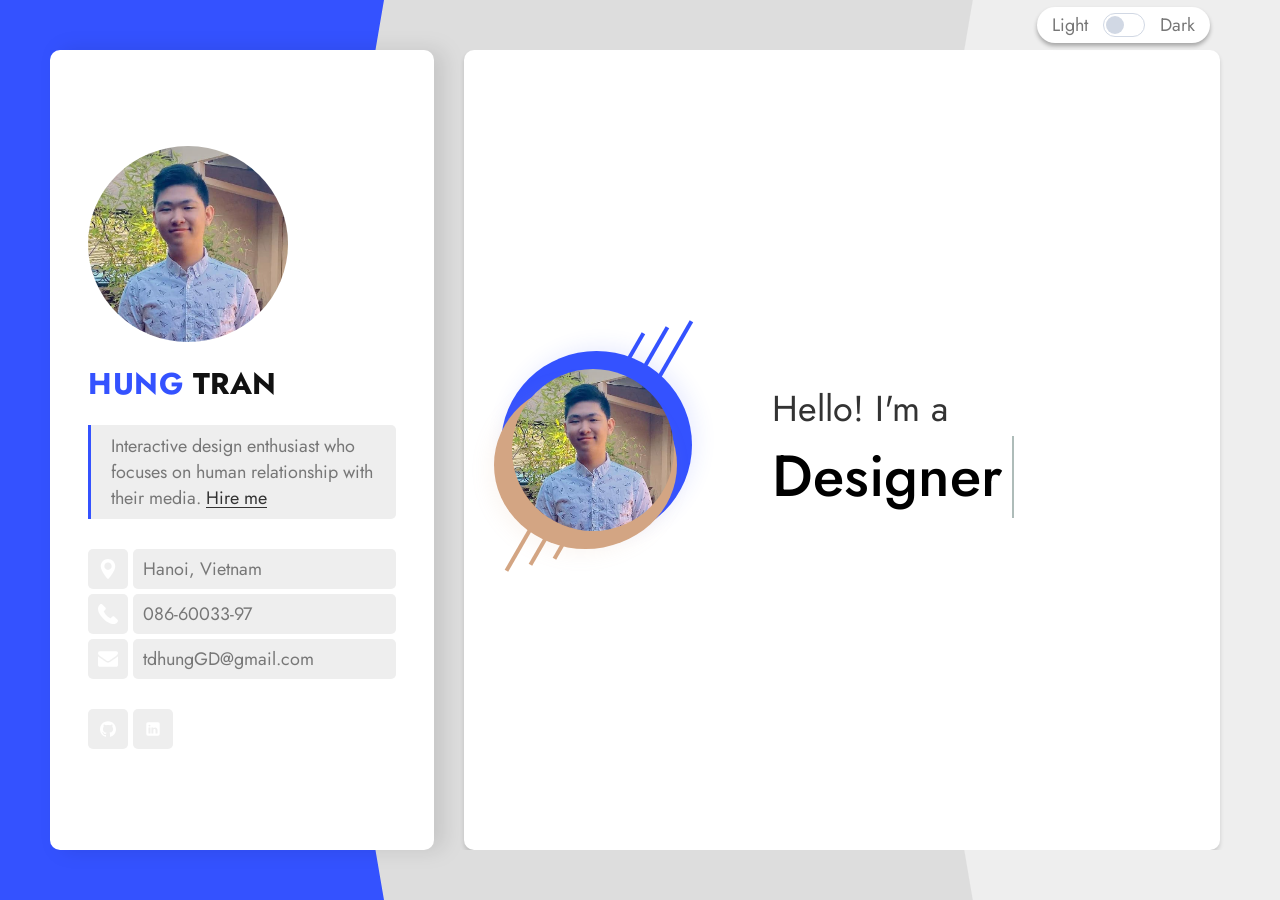
==== commit dbbfdc31: "a" ====
--- a/index-light.html
+++ b/index-light.html
@@ -8,12 +8,12 @@
 
 <meta http-equiv="Content-Type" content="text/html; charset=utf-8" />
 
-<meta name="description" content="Deebo">
-<meta name="author" content="Frenify">
+<meta name="description" content="Hung Tran's portfolio">
+<meta name="author" content="Hung Tran">
 
 <meta name="viewport" content="width=device-width, initial-scale=1, maximum-scale=1">
 
-<title>Deebo</title>
+<title>Hung Tran's portfolio</title>
 
 <!-- Google Fonts -->
 <link rel="preconnect" href="https://fonts.googleapis.com" />
